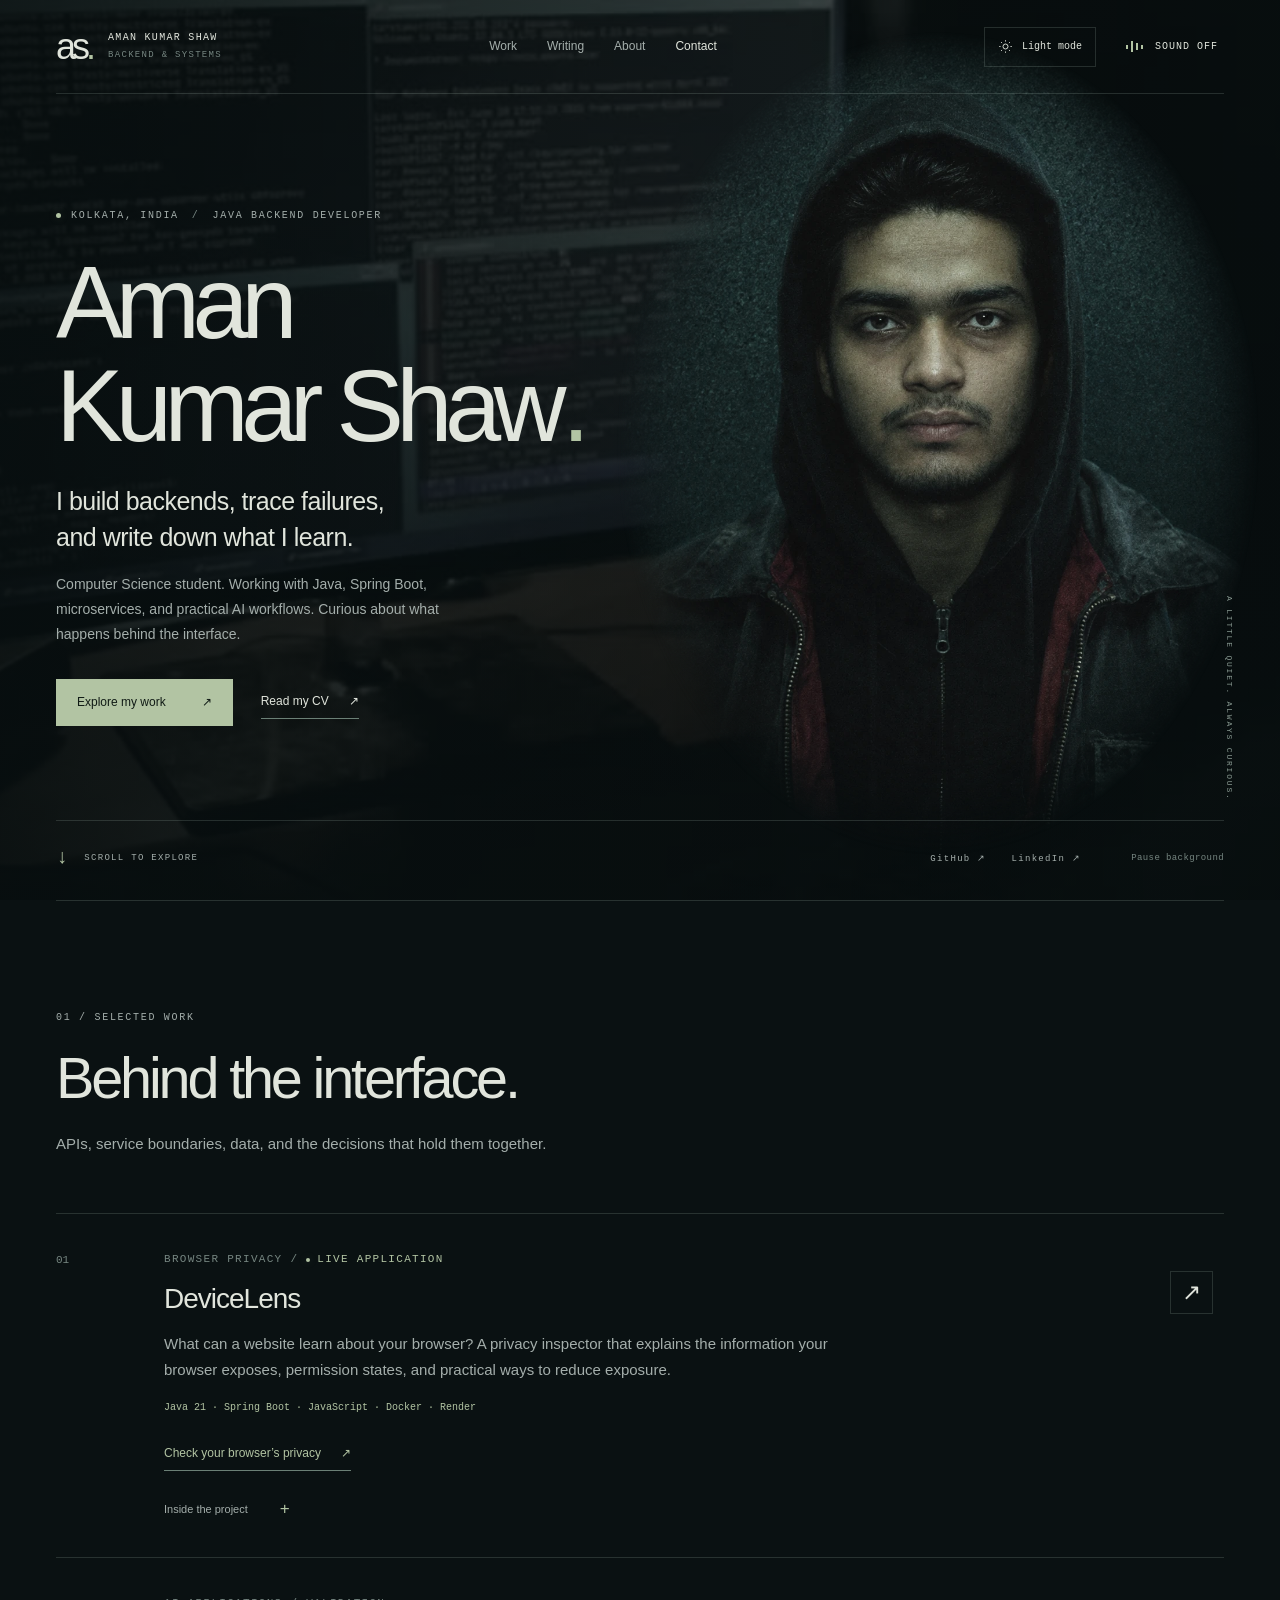
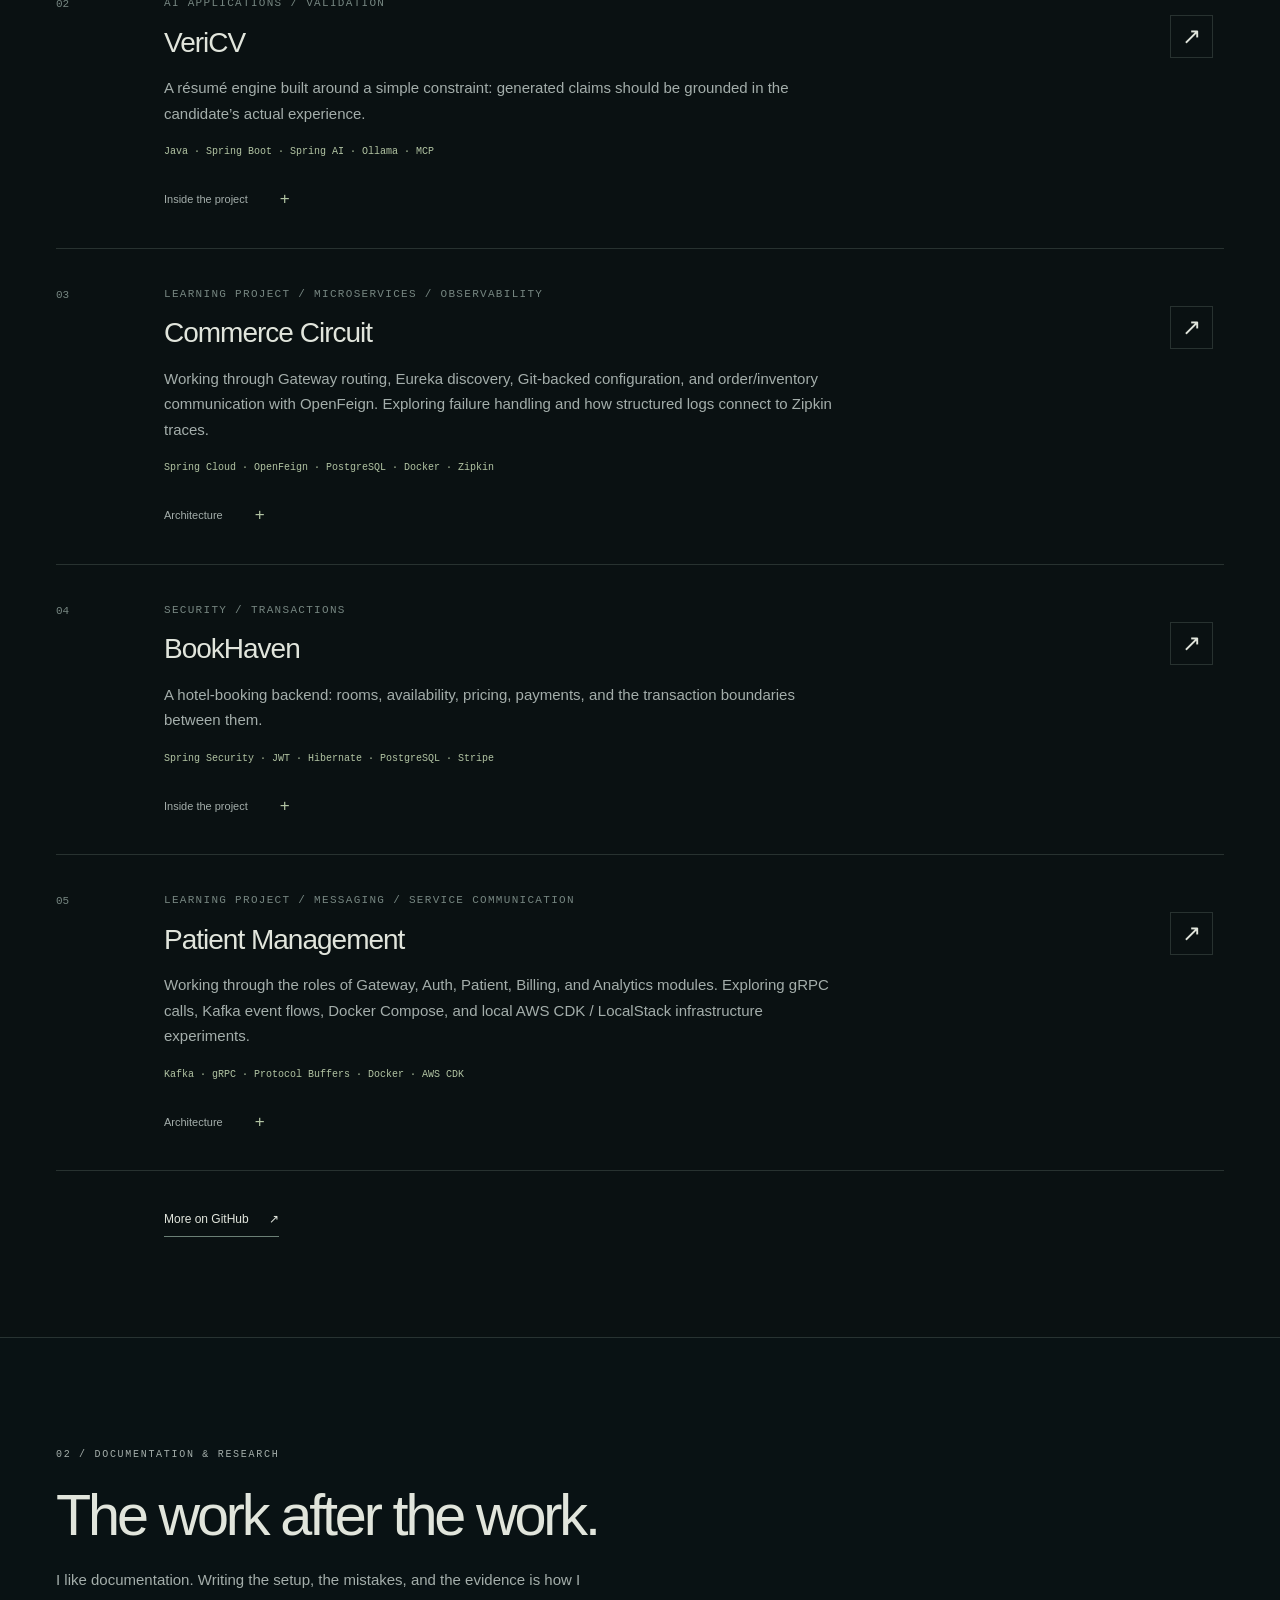
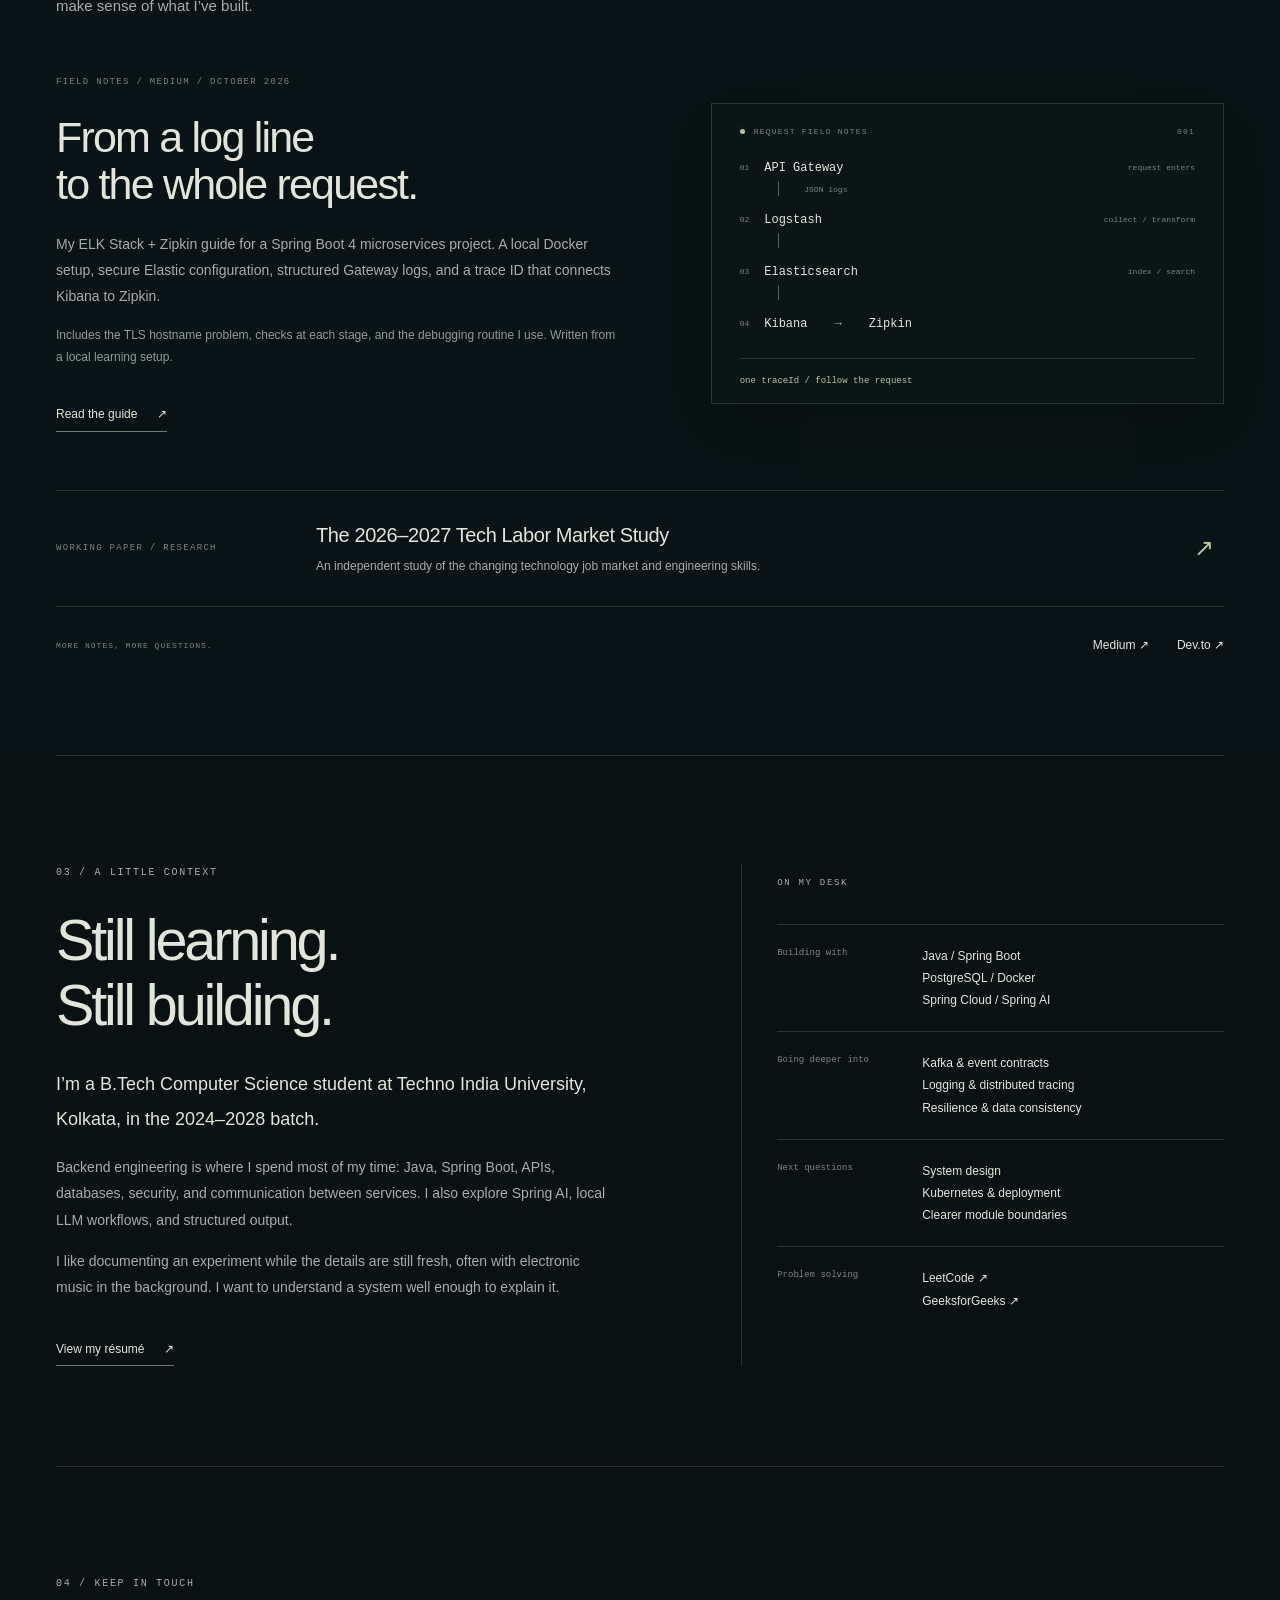
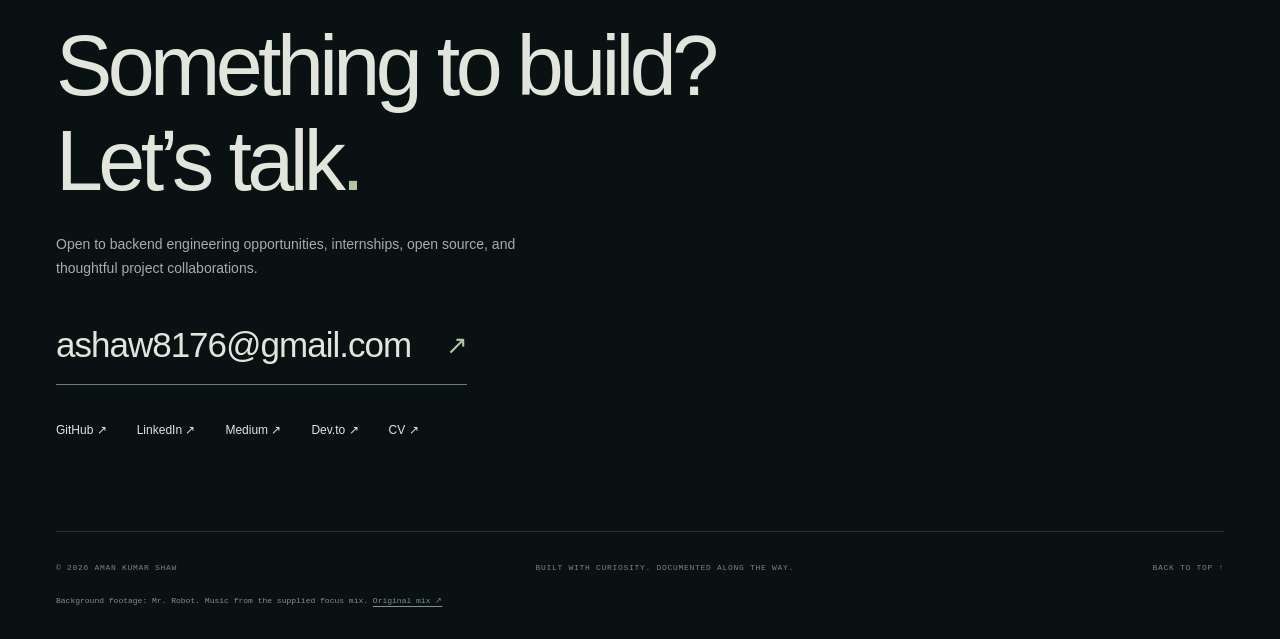
==== dark.html @ bab2ee87 "Restore dark portfolio and refine light hero, animated skills and learning projects" ====
<!doctype html>
<html lang="en">
<head>
  <meta charset="utf-8">
  <meta name="viewport" content="width=device-width, initial-scale=1">
  <meta name="theme-color" content="#0a1112">
  <meta name="description" content="Aman Kumar Shaw — Java backend engineering, Spring Boot systems, and notes from building them. Projects, documentation, research, and writing.">
  <meta property="og:title" content="Aman Kumar Shaw — Backend & Systems">
  <meta property="og:description" content="Projects, experiments, and field notes from a Java backend developer in Kolkata.">
  <title>Aman Kumar Shaw — Backend & Systems</title>
  <link rel="icon" href="assets/dark/favicon.svg" type="image/svg+xml">
  <link rel="stylesheet" href="dark.css?v=20261106">
  <script src="dark.js?v=20261106" defer></script>
</head>
<body>
  <a class="skip-link" href="#main">Skip to content</a>
  <div class="film" aria-hidden="true">
    <video id="ambient-video" autoplay muted loop playsinline preload="metadata" poster="assets/dark/focus-poster.jpg"><source src="assets/dark/focus-loop.mp4" type="video/mp4"></video>
  </div>
  <header class="site-header">
    <a class="identity" href="#top" aria-label="Aman Kumar Shaw, home"><span class="monogram">as<span>.</span></span><span class="identity-caption">AMAN KUMAR SHAW<br><span>BACKEND & SYSTEMS</span></span></a>
    <nav aria-label="Main navigation"><a href="#projects">Work</a><a href="#writing">Writing</a><a href="#about">About</a><a href="#contact">Contact</a></nav>
    <div class="dark-tools"><a class="theme-toggle" href="./" aria-label="Switch to the light portfolio"><svg viewBox="0 0 24 24" width="15" height="15" fill="none" stroke="currentColor" stroke-width="1.5" aria-hidden="true"><circle cx="12" cy="12" r="4"/><path d="M12 2v2m0 16v2M2 12h2m16 0h2M5 5l1.5 1.5m11 11L19 19M5 19l1.5-1.5m11-11L19 5"/></svg><span>Light mode</span></a><button class="sound-toggle" id="sound-toggle" type="button" aria-pressed="false" aria-controls="sound-panel"><span class="sound-bars" aria-hidden="true"><i></i><i></i><i></i><i></i></span><span id="sound-label">Sound off</span></button></div>
  </header>
  <main id="main">
    <section class="hero wrap" id="top" aria-labelledby="hero-title">
      <div class="hero-copy">
        <p class="eyebrow"><span class="status-dot"></span>KOLKATA, INDIA <span class="eyebrow-divider">/</span> JAVA BACKEND DEVELOPER</p>
        <h1 id="hero-title">Aman<br>Kumar Shaw<span class="title-dot">.</span></h1>
        <p class="hero-line">I build backends, trace failures,<br>and write down what I learn.</p>
        <p class="hero-intro">Computer Science student. Working with Java, Spring Boot, microservices, and practical AI workflows. Curious about what happens behind the interface.</p>
        <div class="hero-actions"><a class="button primary" href="#projects">Explore my work <span aria-hidden="true">↗</span></a><a class="text-link" href="assets/Aman_Kumar_Shaw_CV.pdf" target="_blank" rel="noopener">Read my CV <span aria-hidden="true">↗</span></a></div>
      </div>
      <div class="portrait-scene"><img class="portrait" src="assets/dark/aman-portrait.webp" alt="Portrait of Aman Kumar Shaw in a dark hooded jacket" width="1108" height="1420" fetchpriority="high"><span class="portrait-caption">A LITTLE QUIET. ALWAYS CURIOUS.</span></div>
      <div class="hero-bottom"><a href="#projects"><span class="down-arrow" aria-hidden="true">↓</span> SCROLL TO EXPLORE</a><div class="hero-platforms"><a href="https://github.com/JardaniJovonovich6" target="_blank" rel="noopener">GitHub ↗</a><a href="https://www.linkedin.com/in/aman-kumar-shaw-260a332b8" target="_blank" rel="noopener">LinkedIn ↗</a></div><button id="motion-toggle" type="button" aria-pressed="false">Pause background</button></div>
    </section>

    <section id="projects" class="section wrap" aria-labelledby="work-title">
      <div class="section-heading"><p class="eyebrow">01 / SELECTED WORK</p><h2 id="work-title">Behind the interface.</h2><p>APIs, service boundaries, data, and the decisions that hold them together.</p></div>
      <div class="project-list">
        <article class="project"><span class="project-index">01</span><div class="project-body"><div class="project-kicker">BROWSER PRIVACY / <span class="live-badge"><span class="status-dot" aria-hidden="true"></span> LIVE APPLICATION</span></div><h3>DeviceLens</h3><p>What can a website learn about your browser? A privacy inspector that explains the information your browser exposes, permission states, and practical ways to reduce exposure.</p><div class="project-meta">Java 21 · Spring Boot · JavaScript · Docker · Render</div><a class="text-link project-live" href="https://devicelens-xcjh.onrender.com" target="_blank" rel="noopener noreferrer">Check your browser’s privacy <span aria-hidden="true">↗</span></a><details><summary>Inside the project <span aria-hidden="true">+</span></summary><div class="project-detail"><p>Explains 38 browser-visible signals across five groups, checks six permission states without requesting access, and offers a privacy checklist and local report exports. Inspection runs in your browser; results are not uploaded to the application server.</p><p class="detail-note">See what your browser reveals and review your privacy settings. This is an educational inspector, not a security audit or safety score.</p><p class="detail-note">Hosted on Render. The first visit may take a little time to wake up.</p></div></details></div><a class="project-source" href="https://github.com/JardaniJovonovich6/DeviceLens" target="_blank" rel="noopener noreferrer" aria-label="DeviceLens repository">↗</a></article>
        <article class="project"><span class="project-index">02</span><div class="project-body"><div class="project-kicker">AI APPLICATIONS / VALIDATION</div><h3>VeriCV</h3><p>A résumé engine built around a simple constraint: generated claims should be grounded in the candidate’s actual experience.</p><div class="project-meta">Java · Spring Boot · Spring AI · Ollama · MCP</div><details><summary>Inside the project <span aria-hidden="true">+</span></summary><div class="project-detail"><p>Résumé and job-description inputs move through structured JSON, factual validation, targeted repair, and deterministic Markdown/PDF export. A local browser workflow and MCP tools support reusable candidate, job, and result records.</p><p class="detail-note">My focus: keeping generation, validation, and export understandable as separate stages.</p></div></details></div><a class="project-source" href="https://github.com/JardaniJovonovich6/VeriCV" target="_blank" rel="noopener" aria-label="VeriCV repository">↗</a></article>
        <article class="project"><span class="project-index">03</span><div class="project-body"><div class="project-kicker">LEARNING PROJECT / MICROSERVICES / OBSERVABILITY</div><h3>Commerce Circuit</h3><p>Working through Gateway routing, Eureka discovery, Git-backed configuration, and order/inventory communication with OpenFeign. Exploring failure handling and how structured logs connect to Zipkin traces.</p><div class="project-meta">Spring Cloud · OpenFeign · PostgreSQL · Docker · Zipkin</div><details><summary>Architecture <span aria-hidden="true">+</span></summary><div class="project-detail"><p class="detail-note">SIMPLIFIED FLOW</p><p class="dark-flow">API Gateway → Order service ↔ Inventory service<br>Order database / Inventory database</p></div></details></div><a class="project-source" href="https://github.com/JardaniJovonovich6/commerce-circuit" target="_blank" rel="noopener" aria-label="Commerce Circuit repository">↗</a></article>
        <article class="project"><span class="project-index">04</span><div class="project-body"><div class="project-kicker">SECURITY / TRANSACTIONS</div><h3>BookHaven</h3><p>A hotel-booking backend: rooms, availability, pricing, payments, and the transaction boundaries between them.</p><div class="project-meta">Spring Security · JWT · Hibernate · PostgreSQL · Stripe</div><details><summary>Inside the project <span aria-hidden="true">+</span></summary><div class="project-detail"><p>JWT access and refresh tokens, BCrypt password hashing, and role-based authorization protect booking and administration APIs. Booking and room-inventory flows use transactions, with pricing strategies and Stripe checkout/payment-webhook integration.</p><p class="detail-note">Next direction: clearer module boundaries and a more reusable backend.</p></div></details></div><a class="project-source" href="https://github.com/JardaniJovonovich6/BookHaven" target="_blank" rel="noopener" aria-label="BookHaven repository">↗</a></article>
        <article class="project"><span class="project-index">05</span><div class="project-body"><div class="project-kicker">LEARNING PROJECT / MESSAGING / SERVICE COMMUNICATION</div><h3>Patient Management</h3><p>Working through the roles of Gateway, Auth, Patient, Billing, and Analytics modules. Exploring gRPC calls, Kafka event flows, Docker Compose, and local AWS CDK / LocalStack infrastructure experiments.</p><div class="project-meta">Kafka · gRPC · Protocol Buffers · Docker · AWS CDK</div><details><summary>Architecture <span aria-hidden="true">+</span></summary><div class="project-detail"><p class="detail-note">SIMPLIFIED FLOW</p><p class="dark-flow">Gateway / Auth → Patient service<br>Patient → Billing (gRPC)<br>Patient → Analytics (Kafka events)</p></div></details></div><a class="project-source" href="https://github.com/JardaniJovonovich6/Patient-Management-System-aman" target="_blank" rel="noopener" aria-label="Patient Management repository">↗</a></article>
      </div>
      <a class="text-link all-work" href="https://github.com/JardaniJovonovich6?tab=repositories" target="_blank" rel="noopener">More on GitHub <span aria-hidden="true">↗</span></a>
    </section>

    <section id="writing" class="section writing-section" aria-labelledby="writing-title"><div class="wrap">
      <div class="section-heading"><p class="eyebrow">02 / DOCUMENTATION & RESEARCH</p><h2 id="writing-title">The work after the work.</h2><p>I like documentation. Writing the setup, the mistakes, and the evidence is how I make sense of what I’ve built.</p></div>
      <article class="featured-writing"><div class="writing-copy"><p class="project-kicker">FIELD NOTES / MEDIUM / OCTOBER 2026</p><h3>From a log line<br>to the whole request.</h3><p>My ELK Stack + Zipkin guide for a Spring Boot 4 microservices project. A local Docker setup, secure Elastic configuration, structured Gateway logs, and a trace ID that connects Kibana to Zipkin.</p><p class="writing-detail">Includes the TLS hostname problem, checks at each stage, and the debugging routine I use. Written from a local learning setup.</p><a class="text-link" href="https://medium.com/@ashaw8176/elk-stack-with-zipkin-in-a-spring-boot-4-microservices-project-a-docker-setup-guide-for-2026-4cc94ecc5993" target="_blank" rel="noopener">Read the guide <span aria-hidden="true">↗</span></a></div>
      <div class="trace-note" role="img" aria-label="Request flow: API Gateway sends JSON logs to Logstash, then Elasticsearch and Kibana. A shared trace ID leads to Zipkin."><div class="note-top"><span class="status-dot"></span> REQUEST FIELD NOTES <span>001</span></div><div class="trace-step"><span>01</span>API Gateway<small>request enters</small></div><div class="trace-connector">│ <span>JSON logs</span></div><div class="trace-step"><span>02</span>Logstash<small>collect / transform</small></div><div class="trace-connector">│</div><div class="trace-step"><span>03</span>Elasticsearch<small>index / search</small></div><div class="trace-connector">│</div><div class="trace-step"><span>04</span>Kibana <span class="trace-arrow">→</span> Zipkin</div><div class="note-bottom">one traceId / follow the request</div></div></article>
      <a class="research-row" href="https://htmlhoster.com/p/6XN3J7KC/hit6.html" target="_blank" rel="noopener"><span class="project-kicker">WORKING PAPER / RESEARCH</span><div><h3>The 2026–2027 Tech Labor Market Study</h3><p>An independent study of the changing technology job market and engineering skills.</p></div><span class="research-arrow" aria-hidden="true">↗</span></a>
      <div class="writing-links"><span>MORE NOTES, MORE QUESTIONS.</span><a href="https://medium.com/@ashaw8176" target="_blank" rel="noopener">Medium ↗</a><a href="https://dev.to/wesker_programming_vlogs" target="_blank" rel="noopener">Dev.to ↗</a></div>
    </div></section>

    <section id="about" class="section wrap" aria-labelledby="about-title"><div class="about-grid"><div><p class="eyebrow">03 / A LITTLE CONTEXT</p><h2 id="about-title">Still learning.<br>Still building.</h2><p class="about-lead">I’m a B.Tech Computer Science student at Techno India University, Kolkata, in the 2024–2028 batch.</p><p>Backend engineering is where I spend most of my time: Java, Spring Boot, APIs, databases, security, and communication between services. I also explore Spring AI, local LLM workflows, and structured output.</p><p>I like documenting an experiment while the details are still fresh, often with electronic music in the background. I want to understand a system well enough to explain it.</p><a class="text-link" href="assets/Aman_Kumar_Shaw_CV.pdf" target="_blank" rel="noopener">View my résumé <span aria-hidden="true">↗</span></a></div><div class="practice-note"><p class="eyebrow">ON MY DESK</p><dl><div><dt>Building with</dt><dd>Java / Spring Boot<br>PostgreSQL / Docker<br>Spring Cloud / Spring AI</dd></div><div><dt>Going deeper into</dt><dd>Kafka & event contracts<br>Logging & distributed tracing<br>Resilience & data consistency</dd></div><div><dt>Next questions</dt><dd>System design<br>Kubernetes & deployment<br>Clearer module boundaries</dd></div><div><dt>Problem solving</dt><dd><a href="https://leetcode.com/u/PerfectionistwithAman/" target="_blank" rel="noopener">LeetCode ↗</a><br><a href="https://www.geeksforgeeks.org/profile/user_xcbp1be55ec?tab=activity" target="_blank" rel="noopener">GeeksforGeeks ↗</a></dd></div></dl></div></div></section>

    <section id="contact" class="section contact-section wrap" aria-labelledby="contact-title"><p class="eyebrow">04 / KEEP IN TOUCH</p><h2 id="contact-title">Something to build?<br>Let’s talk<span class="title-dot">.</span></h2><p>Open to backend engineering opportunities, internships, open source, and thoughtful project collaborations.</p><a class="contact-email" href="mailto:ashaw8176@gmail.com">ashaw8176@gmail.com <span aria-hidden="true">↗</span></a><div class="contact-links"><a href="https://github.com/JardaniJovonovich6" target="_blank" rel="noopener">GitHub ↗</a><a href="https://www.linkedin.com/in/aman-kumar-shaw-260a332b8" target="_blank" rel="noopener">LinkedIn ↗</a><a href="https://medium.com/@ashaw8176" target="_blank" rel="noopener">Medium ↗</a><a href="https://dev.to/wesker_programming_vlogs" target="_blank" rel="noopener">Dev.to ↗</a><a href="assets/Aman_Kumar_Shaw_CV.pdf" target="_blank" rel="noopener">CV ↗</a></div></section>
  </main>
  <footer class="wrap"><span>© <span id="year">2026</span> AMAN KUMAR SHAW</span><span>BUILT WITH CURIOSITY. DOCUMENTED ALONG THE WAY.</span><a href="#top">BACK TO TOP ↑</a><small>Background footage: Mr. Robot. Music from the supplied focus mix. <a href="https://www.youtube.com/watch?v=qYEKQWRFvK8" target="_blank" rel="noopener">Original mix ↗</a></small></footer>
  <aside class="sound-panel" id="sound-panel" aria-label="Background music" hidden><div class="player-heading"><span class="eyebrow">DEEP FOCUS / ELECTRONIC</span><button id="close-player" type="button" aria-label="Close music controls">×</button></div><div class="player-track"><span id="track-label">Track 6</span><span id="track-time">0:00 / 3:35</span></div><div class="player-controls"><button id="previous-track" type="button" aria-label="Previous track">←</button><button id="play-pause" type="button">Pause</button><button id="next-track" type="button" aria-label="Next track">→</button><label for="volume">Volume</label><input id="volume" type="range" min="0" max="1" step="0.01" value="0.05"></div><p>6 → 7 → 8 → 1 → 2 → 3 → 4 <span>/ REPEAT</span></p><p id="player-status" class="player-status" role="status" aria-live="polite"></p></aside>
  <audio id="focus-audio" preload="none"></audio>
</body>
</html>
---- dark.css ----
:root{color-scheme:dark;--bg:#0a1112;--text:#e1e5dc;--muted:#a4aeab;--dim:#768681;--accent:#b2c4a3;--line:rgba(190,211,202,.17);--mono:'Cascadia Code','SFMono-Regular',Consolas,monospace;--sans:Arial,Helvetica,sans-serif}
*{box-sizing:border-box}html{scroll-behavior:smooth;scroll-padding-top:100px}body{margin:0;background:var(--bg);color:var(--text);font-family:var(--sans);font-size:16px;line-height:1.7;-webkit-font-smoothing:antialiased}a{color:inherit;text-decoration:none}button,input{font:inherit}button{color:inherit;cursor:pointer}a,button,input,summary{-webkit-tap-highlight-color:transparent}a:focus-visible,button:focus-visible,summary:focus-visible,input:focus-visible{outline:2px solid var(--accent);outline-offset:6px}::selection{background:#698077;color:white}button{background:none;border:0}button:disabled{opacity:.45;cursor:wait}.wrap{width:min(1220px,calc(100% - 112px));margin-inline:auto}.skip-link{position:fixed;top:-70px;left:20px;background:var(--text);color:var(--bg);padding:10px 18px;z-index:100}.skip-link:focus{top:12px}.film{position:fixed;inset:0;z-index:-1;overflow:hidden;pointer-events:none;background:#0a1112}.film video{width:100%;height:100%;object-fit:cover;opacity:.33;filter:saturate(.45);transition:opacity 1s}.film:after{content:'';position:absolute;inset:0;background:linear-gradient(90deg,rgba(7,14,15,.78),rgba(7,14,15,.25) 65%,rgba(7,14,15,.55)),linear-gradient(0deg,rgba(7,14,15,.45),transparent 80%)}
.site-header{height:94px;position:relative;z-index:10;display:flex;align-items:center;justify-content:space-between;width:calc(100% - 112px);max-width:1440px;margin:auto;border-bottom:1px solid var(--line);gap:24px}.identity{display:flex;gap:16px;align-items:center}.monogram{font-size:36px;letter-spacing:-4px;line-height:1}.monogram span{color:var(--accent)}.identity-caption{font:10px/1.7 var(--mono);letter-spacing:1.3px}.identity-caption>span{color:var(--dim);font-size:9px}.site-header nav{display:flex;gap:30px;font-size:12px;color:var(--muted)}.site-header nav a:hover,.site-header nav a[aria-current]{color:var(--text)}.sound-toggle{display:flex;gap:12px;align-items:center;font:10px var(--mono);text-transform:uppercase;letter-spacing:1px;min-height:44px}.sound-bars{display:flex;gap:3px;align-items:center;height:16px}.sound-bars i{display:block;background:var(--accent);height:4px;width:2px}.sound-bars i:nth-child(2){height:11px}.sound-bars i:nth-child(3){height:7px}.sound-toggle[aria-pressed=true] .sound-bars i{animation:pulse 1.2s ease-in-out infinite alternate}.sound-toggle[aria-pressed=true] i:nth-child(2){animation-delay:-.7s}.sound-toggle[aria-pressed=true] i:nth-child(3){animation-delay:-.3s}.sound-toggle[aria-pressed=true] i:nth-child(4){animation-delay:-.9s}@keyframes pulse{to{height:16px}}
.hero{position:relative;min-height:780px;min-height:min(850px,calc(100svh - 94px));padding-top:85px;padding-bottom:130px;display:flex;align-items:center;isolation:isolate}.hero-copy{position:relative;z-index:2;width:64%;padding-bottom:16px}.eyebrow{font:10px/1.7 var(--mono);letter-spacing:1.7px;color:var(--muted);margin:0 0 27px;display:flex;align-items:center;gap:10px}.status-dot{width:5px;height:5px;flex-shrink:0;border-radius:50%;background:var(--accent);box-shadow:0 0 9px #a6c89d35;display:inline-block}.eyebrow-divider{color:var(--dim);margin:0 3px}h1{font-weight:400;font-size:clamp(65px,7.9vw,114px);letter-spacing:-.075em;line-height:1.02;margin:0 0 25px}h1 .title-dot{margin-left:3px}.title-dot{color:var(--accent)}.hero-line{font-size:clamp(19px,2vw,25px);line-height:1.45;letter-spacing:-.5px;margin:0 0 17px}.hero-intro{font-size:14px;line-height:1.8;color:var(--muted);max-width:430px;margin:0}.hero-actions{display:flex;gap:28px;align-items:center;margin-top:31px}.button{display:inline-flex;justify-content:space-between;align-items:center;gap:36px;padding:12px 20px;font-size:12px;border:1px solid var(--line);min-height:47px}.button.primary{background:var(--accent);color:#101a15;border-color:var(--accent)}.button:hover{background:#c7d4bc}.text-link{font-size:12px;display:inline-flex;align-items:center;gap:20px;border-bottom:1px solid #6b8076;padding-block:6px}.text-link:hover{color:var(--accent);border-color:var(--accent)}.portrait-scene{position:absolute;right:-35px;top:18px;bottom:45px;width:55%;z-index:0;display:flex;align-items:flex-end;justify-content:center;background:radial-gradient(ellipse at 54% 42%,#19323765,transparent 68%)}.portrait{width:100%;height:100%;object-fit:contain;object-position:center bottom;filter:brightness(.82) saturate(.65);mask-image:linear-gradient(to right,transparent,black 15%,black 85%,transparent),linear-gradient(to bottom,transparent,black 12%,black 75%,transparent 98%);mask-composite:intersect;-webkit-mask-image:linear-gradient(to right,transparent,black 15%,black 85%,transparent),linear-gradient(to bottom,transparent,black 12%,black 75%,transparent 98%);-webkit-mask-composite:source-in}.portrait-scene:after{content:'';position:absolute;inset:0;background:linear-gradient(90deg,#0a1112 0%,transparent 27%,transparent 85%,#0a111230),linear-gradient(0deg,#0a1112 2%,transparent 25%);pointer-events:none}.portrait-caption{position:absolute;right:25px;bottom:54px;z-index:1;font:8px var(--mono);letter-spacing:1.8px;color:#8a9b93;writing-mode:vertical-rl}.hero-bottom{position:absolute;bottom:27px;left:0;right:0;display:flex;align-items:center;justify-content:space-between;border-top:1px solid var(--line);padding-top:22px;font:9px var(--mono);letter-spacing:1.3px;color:var(--muted);gap:20px}.hero-bottom>a{display:flex;gap:15px;align-items:center}.down-arrow{font-size:20px;line-height:1;color:var(--accent)}.hero-platforms{display:flex;gap:25px;margin-left:auto;margin-right:30px}.hero-bottom button{font:9px var(--mono);letter-spacing:.4px;color:var(--dim);padding:5px 0;min-height:30px}
.section{padding-top:108px;padding-bottom:100px;border-top:1px solid var(--line);scroll-margin-top:30px}.section-heading{max-width:700px;margin-bottom:57px}.section-heading .eyebrow{margin-bottom:20px}h2{font-weight:400;font-size:clamp(35px,4.5vw,60px);line-height:1.12;letter-spacing:-.055em;margin:0 0 20px}.section-heading>p:last-child{color:var(--muted);font-size:15px;max-width:540px;margin-bottom:0}.project{display:grid;grid-template-columns:80px 1fr 54px;gap:28px;border-top:1px solid var(--line);padding:37px 0 33px}.project:last-child{border-bottom:1px solid var(--line)}.project-index{font:11px var(--mono);color:var(--dim);padding-top:3px}.project-kicker{font:9px/1.6 var(--mono);letter-spacing:1.3px;color:var(--dim);margin:0 0 13px}.project h3{font-size:28px;font-weight:400;line-height:1.2;letter-spacing:-1px;margin:0 0 16px}.project-body>p{font-size:15px;max-width:670px;color:var(--muted);margin:0 0 16px}.project-meta{font:10px/1.9 var(--mono);color:var(--accent)}.project-source{width:43px;height:43px;border:1px solid var(--line);display:grid;place-items:center;font-size:23px;margin-top:20px;transition:background .2s,color .2s}.project-source:hover{background:var(--accent);color:var(--bg)}details{max-width:700px;margin-top:23px}summary{font-size:11px;color:var(--muted);cursor:pointer;list-style:none;display:inline-flex;gap:32px;align-items:center;min-height:30px}summary::-webkit-details-marker{display:none}summary>span{font-size:17px;color:var(--accent);transition:transform .2s}details[open] summary>span{transform:rotate(45deg)}.project-detail{font-size:14px;line-height:1.85;color:var(--muted);border-left:1px solid #536b5f;padding-left:20px;margin-top:16px}.detail-note{font-size:12px;color:var(--accent)}.all-work{margin-top:32px;margin-left:108px}
.writing-section{background:#0a1415b8}.featured-writing{display:grid;grid-template-columns:1.1fr 1fr;gap:90px;padding-bottom:58px;align-items:center}.writing-copy h3{font-size:43px;font-weight:400;line-height:1.1;letter-spacing:-1.8px;margin:24px 0}.writing-copy>p:not(.project-kicker){font-size:14px;color:var(--muted);line-height:1.85}.writing-copy .writing-detail{font-size:12px!important;color:#8c9e95!important}.writing-copy .text-link{margin-top:18px}.trace-note{border:1px solid var(--line);background:#0c1819a1;padding:23px 28px 0;font:12px var(--mono);box-shadow:0 20px 60px #0002}.note-top{display:flex;align-items:center;gap:9px;font-size:8px;letter-spacing:1.2px;color:var(--dim);padding-bottom:25px}.note-top>span:last-child{margin-left:auto}.trace-step{display:flex;gap:15px;align-items:center;flex-wrap:wrap}.trace-step>span:first-child{font-size:8px;color:var(--dim)}.trace-step small{font-size:8px;color:var(--dim);margin-left:auto}.trace-connector{color:#576c61;font-size:13px;margin:6px 0 6px 35px;height:26px}.trace-connector span{font-size:8px;margin-left:14px;color:var(--dim)}.trace-arrow{color:var(--accent);margin-inline:12px}.note-bottom{border-top:1px solid var(--line);padding:17px 0;margin-top:27px;font-size:9px;color:var(--accent)}.research-row{display:grid;grid-template-columns:230px 1fr 30px;align-items:center;gap:30px;border-block:1px solid var(--line);padding:30px 0}.research-row .project-kicker{margin:0}.research-row h3{font-size:20px;line-height:1.4;letter-spacing:-.4px;font-weight:400;margin:0 0 7px}.research-row p{font-size:12px;color:var(--muted);margin:0}.research-arrow{font-size:24px;color:var(--accent)}.research-row:hover h3{color:var(--accent)}.writing-links{display:flex;align-items:center;gap:28px;margin-top:28px;font-size:12px}.writing-links>span{font:8px var(--mono);color:var(--dim);letter-spacing:1px;margin-right:auto}
.about-grid{display:grid;grid-template-columns:1.15fr 1fr;gap:130px}.about-grid h2{margin-bottom:30px}.about-grid p:not(.eyebrow){font-size:14px;color:var(--muted);line-height:1.9}.about-grid .about-lead{font-size:18px!important;color:var(--text)!important}.about-grid .text-link{margin-top:18px}.practice-note{padding:12px 0 0 35px;border-left:1px solid var(--line)}.practice-note .eyebrow{font-size:9px;margin-bottom:32px}dl{margin:0}dl>div{display:grid;grid-template-columns:125px 1fr;gap:20px;padding:20px 0;border-top:1px solid var(--line)}dt{font:9px/1.8 var(--mono);color:var(--dim)}dd{font-size:12px;line-height:1.85;margin:0}dd a:hover{color:var(--accent)}.contact-section{padding-bottom:90px}.contact-section h2{font-size:clamp(44px,6.6vw,88px);max-width:800px}.contact-section>p:not(.eyebrow){font-size:14px;max-width:460px;color:var(--muted);margin-top:25px}.contact-email{font-size:clamp(18px,3vw,35px);letter-spacing:-1px;display:inline-flex;align-items:center;gap:35px;border-bottom:1px solid #698074;margin:20px 0 35px;padding-bottom:10px}.contact-email>span{font-size:26px;color:var(--accent)}.contact-links{display:flex;gap:30px;font-size:12px;flex-wrap:wrap}.contact-links a:hover{color:var(--accent)}footer{border-top:1px solid var(--line);display:flex;justify-content:space-between;gap:20px;flex-wrap:wrap;padding-top:29px;padding-bottom:30px;font:8px/1.7 var(--mono);letter-spacing:.7px;color:var(--dim)}footer small{flex-basis:100%;font-size:8px;color:#81918b;letter-spacing:0}footer small a{text-decoration:underline;text-underline-offset:3px}
.sound-panel{position:fixed;right:28px;bottom:25px;z-index:30;width:355px;border:1px solid #547267;background:#101d1ef5;padding:20px;box-shadow:0 15px 70px #0008;backdrop-filter:blur(20px)}.sound-panel[hidden]{display:none}.player-heading{display:flex;align-items:center;justify-content:space-between}.player-heading .eyebrow{font-size:8px;margin:0}.player-heading button{font-size:22px;padding:0 5px;line-height:1.2}.player-track{display:flex;align-items:baseline;justify-content:space-between;padding-block:20px 15px}.player-track>span:first-child{font-size:25px;letter-spacing:-1px}.player-track>span:last-child{font:9px var(--mono);color:var(--muted)}.player-controls{display:flex;align-items:center;gap:11px}.player-controls button{border:1px solid var(--line);padding:3px 9px;min-height:34px;font-size:12px}.player-controls label{font:8px var(--mono);color:var(--muted);margin-left:auto}.player-controls input{width:64px;accent-color:var(--accent)}.sound-panel>p{font:8px/1.9 var(--mono);color:var(--accent);margin:18px 0 0}.sound-panel>p>span{color:var(--dim)}.sound-panel .player-status{color:var(--muted);margin-top:5px;min-height:0}.sound-panel .player-status:empty{display:none}
@media(min-width:1600px){.hero{min-height:850px}.hero-copy{width:65%}.portrait-scene{right:-20px;width:58%}}
@media(max-width:1000px){.wrap{width:calc(100% - 72px)}.site-header{width:calc(100% - 72px)}.identity-caption{display:none}.site-header nav{gap:22px}.hero{min-height:710px;padding-top:60px}.hero-copy{width:70%}.hero .eyebrow{font-size:8px;letter-spacing:1px}.portrait-scene{width:60%;right:-20px;top:70px;bottom:80px}.hero-intro{max-width:340px}.featured-writing{gap:45px}.about-grid{gap:55px}.research-row{grid-template-columns:170px 1fr 25px}.practice-note{padding-left:25px}dl>div{grid-template-columns:95px 1fr;gap:12px}.trace-step small{display:none}}
@media(max-width:680px){html{scroll-padding-top:35px}.wrap{width:calc(100% - 40px)}.site-header{width:calc(100% - 40px);height:78px;gap:14px;flex-wrap:wrap;align-content:center}.monogram{font-size:30px}.site-header nav{gap:16px;font-size:11px;margin-left:auto}.sound-toggle{font-size:0;min-height:30px;padding:0 0 0 8px;gap:0}.sound-bars{gap:3px}.hero{min-height:820px;display:block;padding-top:52px;padding-bottom:100px}.hero-copy{width:100%;padding-bottom:0}.hero .eyebrow{font-size:7px;letter-spacing:.75px;gap:7px;margin-bottom:23px}h1{font-size:clamp(58px,13.6vw,91px);letter-spacing:-.07em;line-height:1.02;max-width:100%;margin-bottom:25px}.hero-line{font-size:20px;max-width:300px}.hero-intro{font-size:12px;max-width:240px}.hero-actions{gap:18px;flex-wrap:wrap;margin-top:25px}.button{gap:25px;font-size:11px;padding-inline:16px}.hero-actions .text-link{font-size:11px;gap:12px}.portrait-scene{width:82%;height:480px;top:auto;bottom:69px;right:-35px;opacity:.62;z-index:-1}.portrait-scene:after{background:linear-gradient(90deg,#0a1112b0,transparent 45%),linear-gradient(0deg,#0a1112,transparent 35%)}.portrait{object-position:right bottom}.portrait-caption{display:none}.hero-bottom{gap:12px;font-size:7px;letter-spacing:.6px;bottom:22px;padding-top:18px;flex-wrap:wrap}.hero-platforms{gap:15px;margin:0 0 0 auto;font-size:8px}.hero-bottom button{font-size:8px;flex-basis:100%;text-align:left;margin-top:5px}.section{padding-top:70px;padding-bottom:65px}.section-heading{margin-bottom:38px}.section-heading>p:last-child{font-size:13px}.eyebrow{font-size:9px;margin-bottom:20px}h2{font-size:38px}.project{grid-template-columns:22px 1fr 28px;gap:12px;padding:28px 0}.project-index{font-size:8px}.project-kicker{font-size:8px;letter-spacing:.8px}.project h3{font-size:24px;margin-bottom:12px}.project-body>p{font-size:13px}.project-meta{font-size:9px}.project-source{width:29px;height:29px;font-size:18px;margin-top:23px}.project-detail{font-size:12px;padding-left:12px}.all-work{margin-left:34px;font-size:11px}.featured-writing{grid-template-columns:1fr;gap:35px;padding-bottom:40px}.writing-copy h3{font-size:36px;margin-top:20px}.writing-copy>p:not(.project-kicker){font-size:13px}.trace-note{padding:20px 24px 0}.trace-step small{display:block}.research-row{grid-template-columns:1fr 22px;gap:13px;padding-block:25px}.research-row .project-kicker{grid-column:1/-1}.research-row h3{font-size:19px}.research-row p{font-size:12px}.writing-links{gap:22px;flex-wrap:wrap;font-size:11px}.writing-links>span{flex-basis:100%;font-size:7px}.about-grid{grid-template-columns:1fr;gap:45px}.about-grid .about-lead{font-size:17px!important}.practice-note{border-left:0;padding-left:0}.practice-note .eyebrow{margin-bottom:20px}dl>div{grid-template-columns:120px 1fr}.contact-section h2{font-size:48px}.contact-section>p:not(.eyebrow){font-size:13px}.contact-email{font-size:22px;letter-spacing:-.6px;gap:20px}.contact-links{gap:20px;font-size:11px}footer{font-size:7px;gap:15px}footer>span:nth-child(2){display:none}.sound-panel{width:calc(100% - 32px);max-width:355px;right:16px;bottom:16px}}
@media(prefers-reduced-motion:reduce){html{scroll-behavior:auto}*,*:before,*:after{animation:none!important;transition:none!important}}
@media(max-width:680px){.portrait-scene{right:-20px}.site-header nav{gap:12px}}
.live-badge{display:inline-flex;align-items:center;gap:7px;color:var(--accent)}.live-badge .status-dot{width:4px;height:4px}.project-live{display:flex;width:fit-content;margin-top:20px;color:var(--accent)}
.project .project-kicker{font-size:11px}
@media(max-width:680px){.project .project-kicker{font-size:10px}}
.portrait-scene{background:none}
.portrait-scene:after{display:none}
.portrait{height:auto;object-fit:initial;filter:brightness(1) saturate(.85);mask-image:radial-gradient(ellipse 50% 50% at 50% 50%,#000 68%,rgba(0,0,0,.95) 77%,rgba(0,0,0,.65) 87%,transparent 100%);-webkit-mask-image:radial-gradient(ellipse 50% 50% at 50% 50%,#000 68%,rgba(0,0,0,.95) 77%,rgba(0,0,0,.65) 87%,transparent 100%);mask-composite:add;-webkit-mask-composite:source-over}
@media(max-width:680px){.portrait-scene{opacity:1;z-index:1;bottom:115px}}

.dark-tools{display:flex;align-items:center;gap:24px}.theme-toggle{display:inline-flex;align-items:center;justify-content:center;gap:9px;padding:10px 13px;border:1px solid var(--line);font:10px var(--mono);white-space:nowrap;min-height:40px}.theme-toggle:hover{color:var(--accent);border-color:var(--accent)}
@media(max-width:680px){.site-header{height:auto;min-height:100px;flex-wrap:wrap;padding-block:15px;gap:12px}.site-header nav{order:3;flex-basis:100%;justify-content:space-between;gap:15px}.dark-tools{margin-left:auto;gap:17px}.theme-toggle{font-size:9px;padding:8px 10px;min-height:34px}.sound-toggle{font-size:8px;gap:8px;padding-left:0}}

.dark-flow{font-family:var(--mono);line-height:2!important;font-size:12px!important}
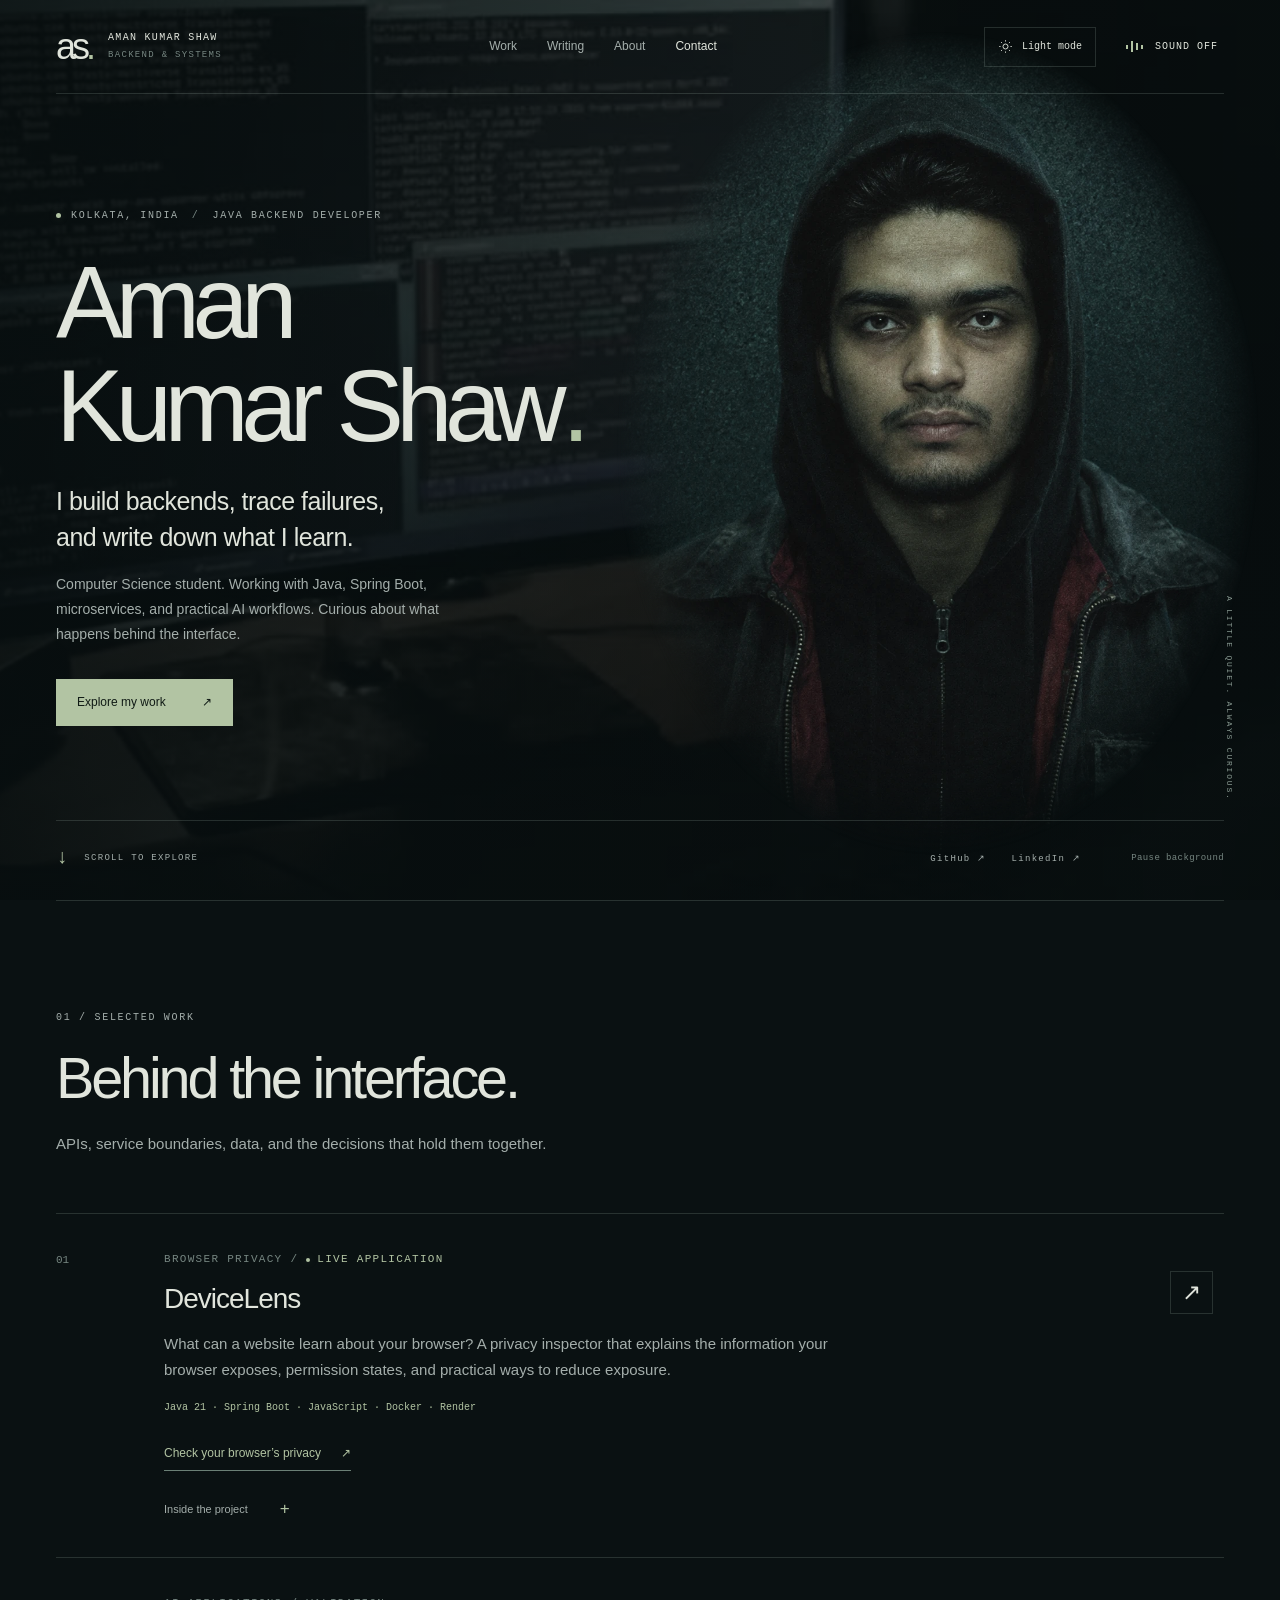
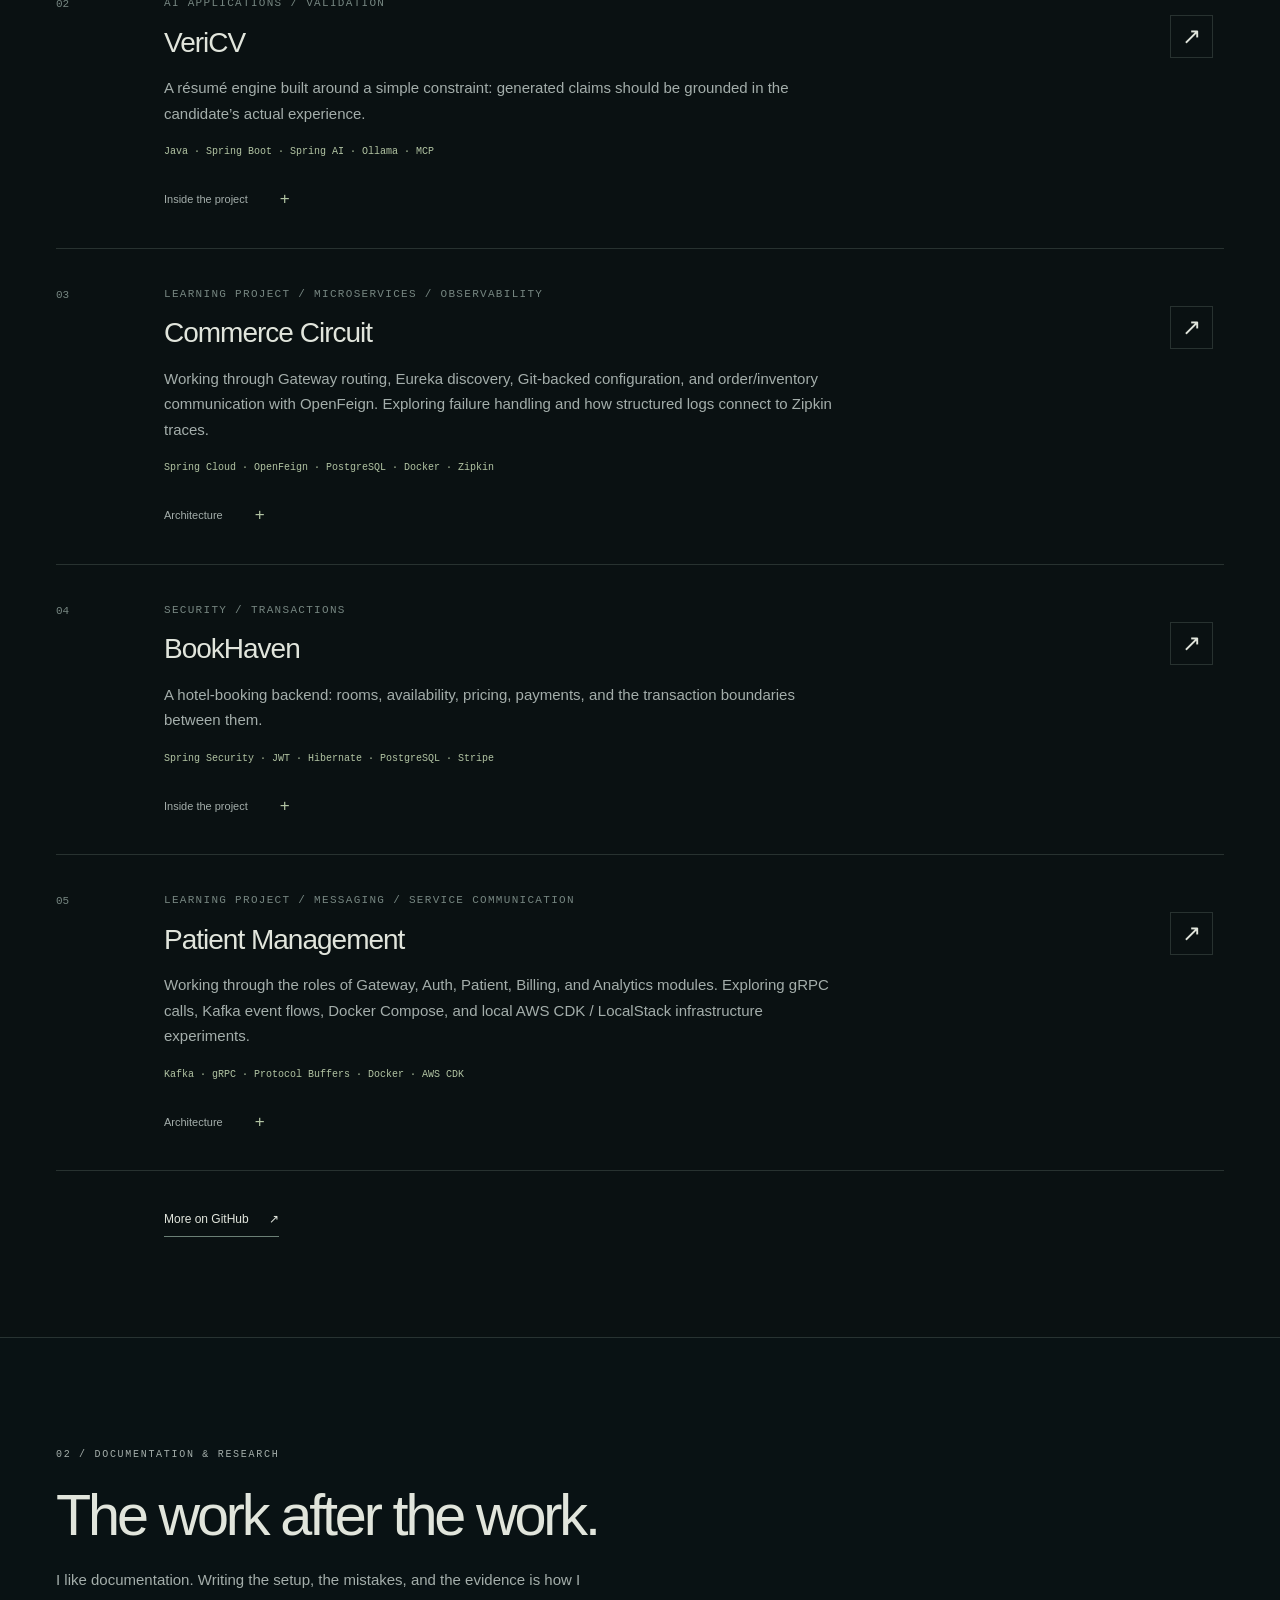
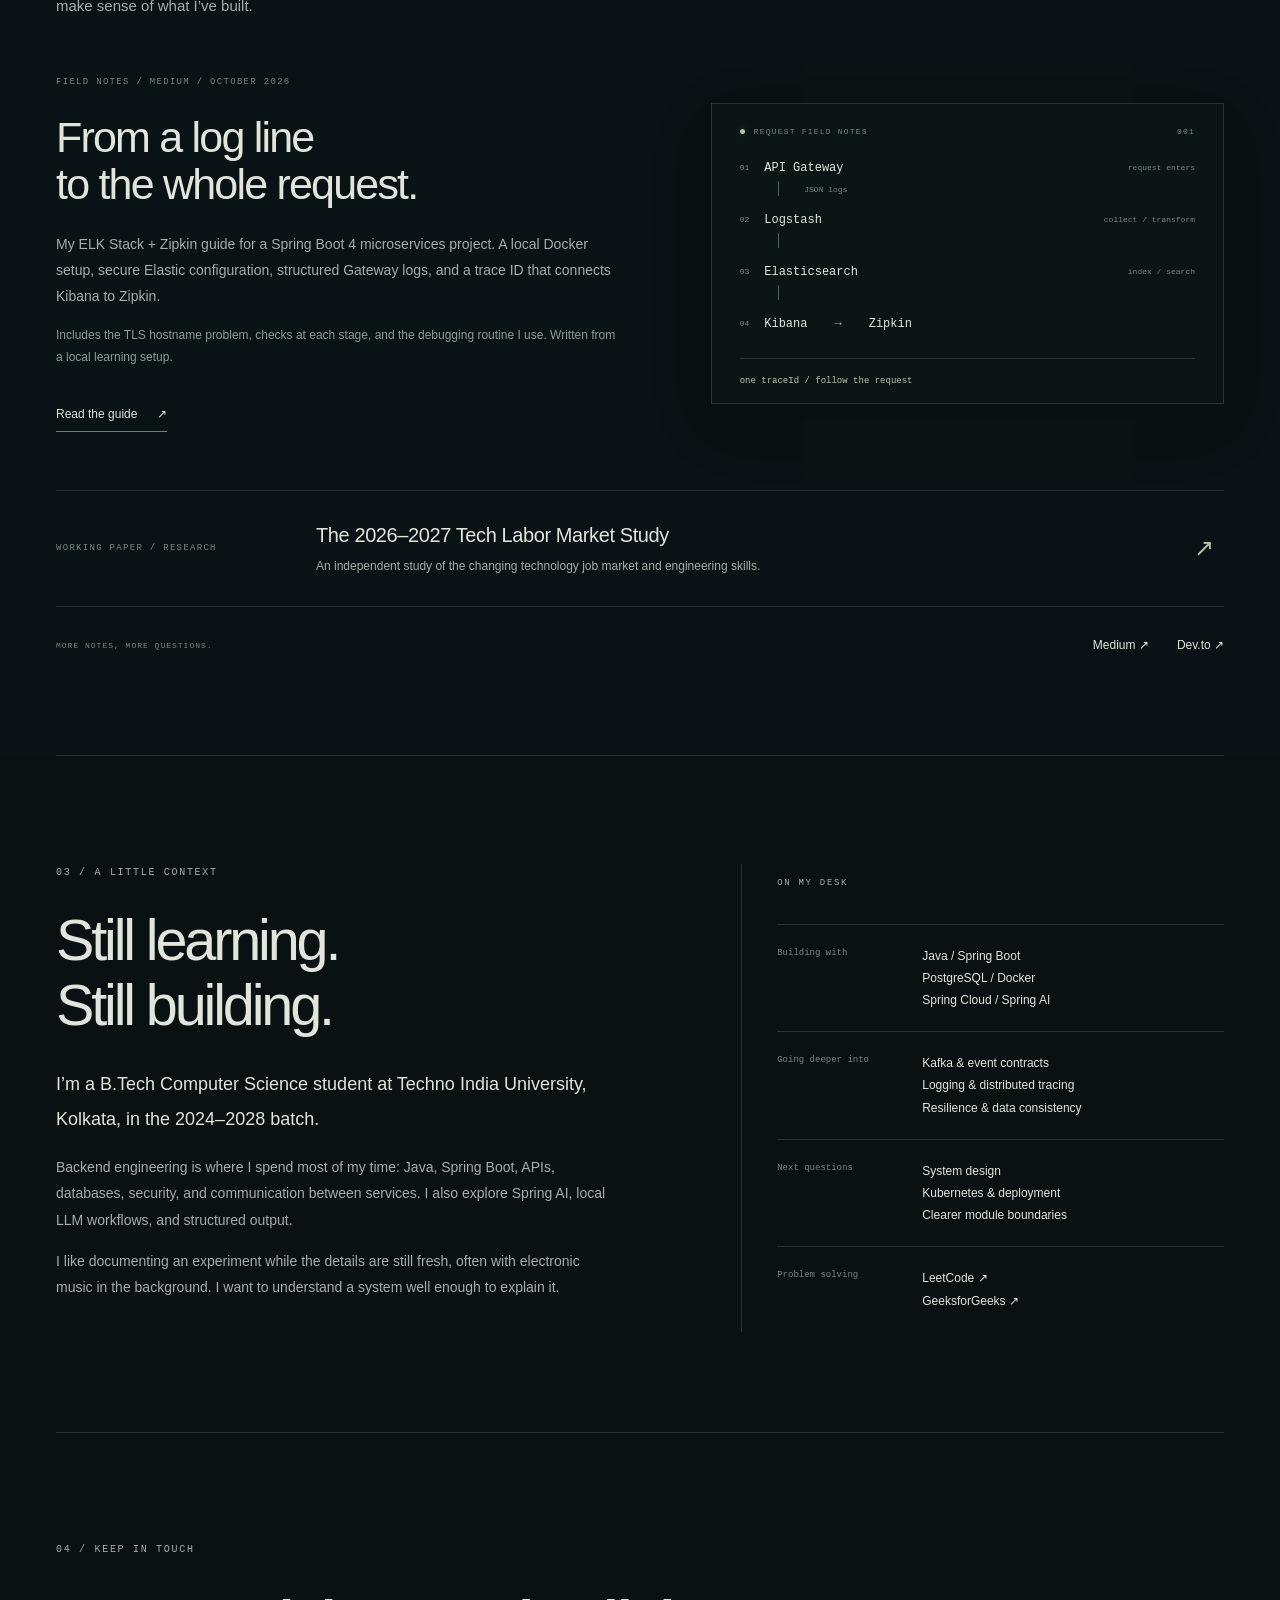
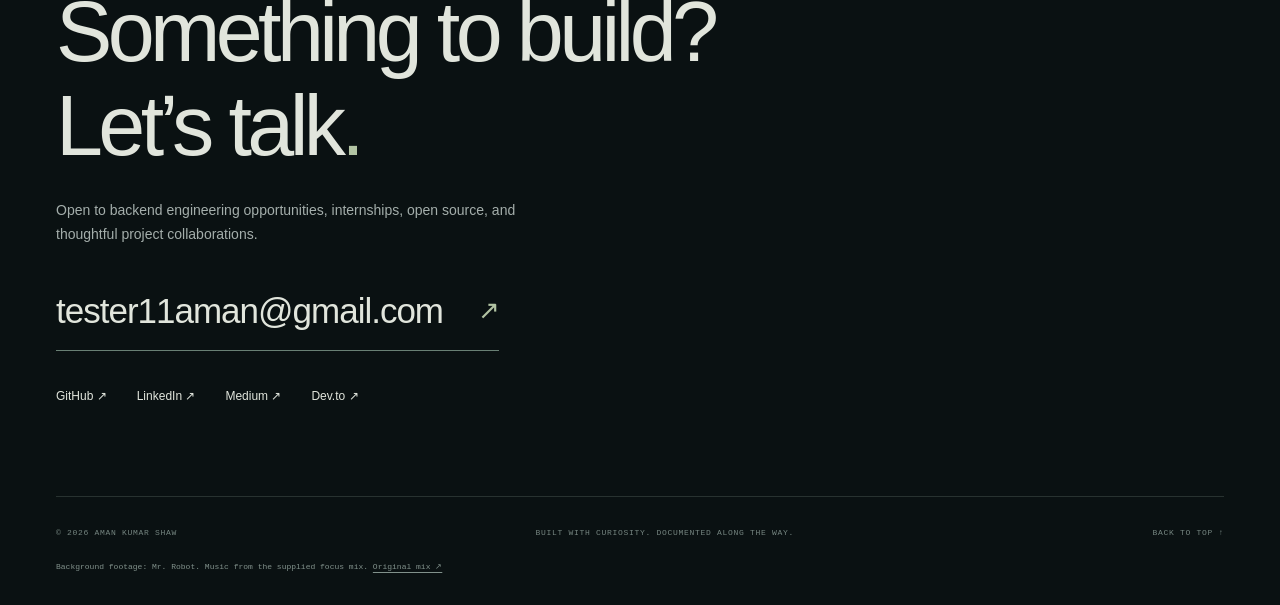
==== commit 10d1524a: "Replace public contact address and remove publicly hosted CV" ====
--- a/dark.html
+++ b/dark.html
@@ -29,7 +29,7 @@
         <h1 id="hero-title">Aman<br>Kumar Shaw<span class="title-dot">.</span></h1>
         <p class="hero-line">I build backends, trace failures,<br>and write down what I learn.</p>
         <p class="hero-intro">Computer Science student. Working with Java, Spring Boot, microservices, and practical AI workflows. Curious about what happens behind the interface.</p>
-        <div class="hero-actions"><a class="button primary" href="#projects">Explore my work <span aria-hidden="true">↗</span></a><a class="text-link" href="assets/Aman_Kumar_Shaw_CV.pdf" target="_blank" rel="noopener">Read my CV <span aria-hidden="true">↗</span></a></div>
+        <div class="hero-actions"><a class="button primary" href="#projects">Explore my work <span aria-hidden="true">↗</span></a></div>
       </div>
       <div class="portrait-scene"><img class="portrait" src="assets/dark/aman-portrait.webp" alt="Portrait of Aman Kumar Shaw in a dark hooded jacket" width="1108" height="1420" fetchpriority="high"><span class="portrait-caption">A LITTLE QUIET. ALWAYS CURIOUS.</span></div>
       <div class="hero-bottom"><a href="#projects"><span class="down-arrow" aria-hidden="true">↓</span> SCROLL TO EXPLORE</a><div class="hero-platforms"><a href="https://github.com/JardaniJovonovich6" target="_blank" rel="noopener">GitHub ↗</a><a href="https://www.linkedin.com/in/aman-kumar-shaw-260a332b8" target="_blank" rel="noopener">LinkedIn ↗</a></div><button id="motion-toggle" type="button" aria-pressed="false">Pause background</button></div>
@@ -55,9 +55,9 @@
       <div class="writing-links"><span>MORE NOTES, MORE QUESTIONS.</span><a href="https://medium.com/@ashaw8176" target="_blank" rel="noopener">Medium ↗</a><a href="https://dev.to/wesker_programming_vlogs" target="_blank" rel="noopener">Dev.to ↗</a></div>
     </div></section>
 
-    <section id="about" class="section wrap" aria-labelledby="about-title"><div class="about-grid"><div><p class="eyebrow">03 / A LITTLE CONTEXT</p><h2 id="about-title">Still learning.<br>Still building.</h2><p class="about-lead">I’m a B.Tech Computer Science student at Techno India University, Kolkata, in the 2024–2028 batch.</p><p>Backend engineering is where I spend most of my time: Java, Spring Boot, APIs, databases, security, and communication between services. I also explore Spring AI, local LLM workflows, and structured output.</p><p>I like documenting an experiment while the details are still fresh, often with electronic music in the background. I want to understand a system well enough to explain it.</p><a class="text-link" href="assets/Aman_Kumar_Shaw_CV.pdf" target="_blank" rel="noopener">View my résumé <span aria-hidden="true">↗</span></a></div><div class="practice-note"><p class="eyebrow">ON MY DESK</p><dl><div><dt>Building with</dt><dd>Java / Spring Boot<br>PostgreSQL / Docker<br>Spring Cloud / Spring AI</dd></div><div><dt>Going deeper into</dt><dd>Kafka & event contracts<br>Logging & distributed tracing<br>Resilience & data consistency</dd></div><div><dt>Next questions</dt><dd>System design<br>Kubernetes & deployment<br>Clearer module boundaries</dd></div><div><dt>Problem solving</dt><dd><a href="https://leetcode.com/u/PerfectionistwithAman/" target="_blank" rel="noopener">LeetCode ↗</a><br><a href="https://www.geeksforgeeks.org/profile/user_xcbp1be55ec?tab=activity" target="_blank" rel="noopener">GeeksforGeeks ↗</a></dd></div></dl></div></div></section>
+    <section id="about" class="section wrap" aria-labelledby="about-title"><div class="about-grid"><div><p class="eyebrow">03 / A LITTLE CONTEXT</p><h2 id="about-title">Still learning.<br>Still building.</h2><p class="about-lead">I’m a B.Tech Computer Science student at Techno India University, Kolkata, in the 2024–2028 batch.</p><p>Backend engineering is where I spend most of my time: Java, Spring Boot, APIs, databases, security, and communication between services. I also explore Spring AI, local LLM workflows, and structured output.</p><p>I like documenting an experiment while the details are still fresh, often with electronic music in the background. I want to understand a system well enough to explain it.</p></div><div class="practice-note"><p class="eyebrow">ON MY DESK</p><dl><div><dt>Building with</dt><dd>Java / Spring Boot<br>PostgreSQL / Docker<br>Spring Cloud / Spring AI</dd></div><div><dt>Going deeper into</dt><dd>Kafka & event contracts<br>Logging & distributed tracing<br>Resilience & data consistency</dd></div><div><dt>Next questions</dt><dd>System design<br>Kubernetes & deployment<br>Clearer module boundaries</dd></div><div><dt>Problem solving</dt><dd><a href="https://leetcode.com/u/PerfectionistwithAman/" target="_blank" rel="noopener">LeetCode ↗</a><br><a href="https://www.geeksforgeeks.org/profile/user_xcbp1be55ec?tab=activity" target="_blank" rel="noopener">GeeksforGeeks ↗</a></dd></div></dl></div></div></section>
 
-    <section id="contact" class="section contact-section wrap" aria-labelledby="contact-title"><p class="eyebrow">04 / KEEP IN TOUCH</p><h2 id="contact-title">Something to build?<br>Let’s talk<span class="title-dot">.</span></h2><p>Open to backend engineering opportunities, internships, open source, and thoughtful project collaborations.</p><a class="contact-email" href="mailto:ashaw8176@gmail.com">ashaw8176@gmail.com <span aria-hidden="true">↗</span></a><div class="contact-links"><a href="https://github.com/JardaniJovonovich6" target="_blank" rel="noopener">GitHub ↗</a><a href="https://www.linkedin.com/in/aman-kumar-shaw-260a332b8" target="_blank" rel="noopener">LinkedIn ↗</a><a href="https://medium.com/@ashaw8176" target="_blank" rel="noopener">Medium ↗</a><a href="https://dev.to/wesker_programming_vlogs" target="_blank" rel="noopener">Dev.to ↗</a><a href="assets/Aman_Kumar_Shaw_CV.pdf" target="_blank" rel="noopener">CV ↗</a></div></section>
+    <section id="contact" class="section contact-section wrap" aria-labelledby="contact-title"><p class="eyebrow">04 / KEEP IN TOUCH</p><h2 id="contact-title">Something to build?<br>Let’s talk<span class="title-dot">.</span></h2><p>Open to backend engineering opportunities, internships, open source, and thoughtful project collaborations.</p><a class="contact-email" href="mailto:tester11aman@gmail.com">tester11aman@gmail.com <span aria-hidden="true">↗</span></a><div class="contact-links"><a href="https://github.com/JardaniJovonovich6" target="_blank" rel="noopener">GitHub ↗</a><a href="https://www.linkedin.com/in/aman-kumar-shaw-260a332b8" target="_blank" rel="noopener">LinkedIn ↗</a><a href="https://medium.com/@ashaw8176" target="_blank" rel="noopener">Medium ↗</a><a href="https://dev.to/wesker_programming_vlogs" target="_blank" rel="noopener">Dev.to ↗</a></div></section>
   </main>
   <footer class="wrap"><span>© <span id="year">2026</span> AMAN KUMAR SHAW</span><span>BUILT WITH CURIOSITY. DOCUMENTED ALONG THE WAY.</span><a href="#top">BACK TO TOP ↑</a><small>Background footage: Mr. Robot. Music from the supplied focus mix. <a href="https://www.youtube.com/watch?v=qYEKQWRFvK8" target="_blank" rel="noopener">Original mix ↗</a></small></footer>
   <aside class="sound-panel" id="sound-panel" aria-label="Background music" hidden><div class="player-heading"><span class="eyebrow">DEEP FOCUS / ELECTRONIC</span><button id="close-player" type="button" aria-label="Close music controls">×</button></div><div class="player-track"><span id="track-label">Track 6</span><span id="track-time">0:00 / 3:35</span></div><div class="player-controls"><button id="previous-track" type="button" aria-label="Previous track">←</button><button id="play-pause" type="button">Pause</button><button id="next-track" type="button" aria-label="Next track">→</button><label for="volume">Volume</label><input id="volume" type="range" min="0" max="1" step="0.01" value="0.05"></div><p>6 → 7 → 8 → 1 → 2 → 3 → 4 <span>/ REPEAT</span></p><p id="player-status" class="player-status" role="status" aria-live="polite"></p></aside>
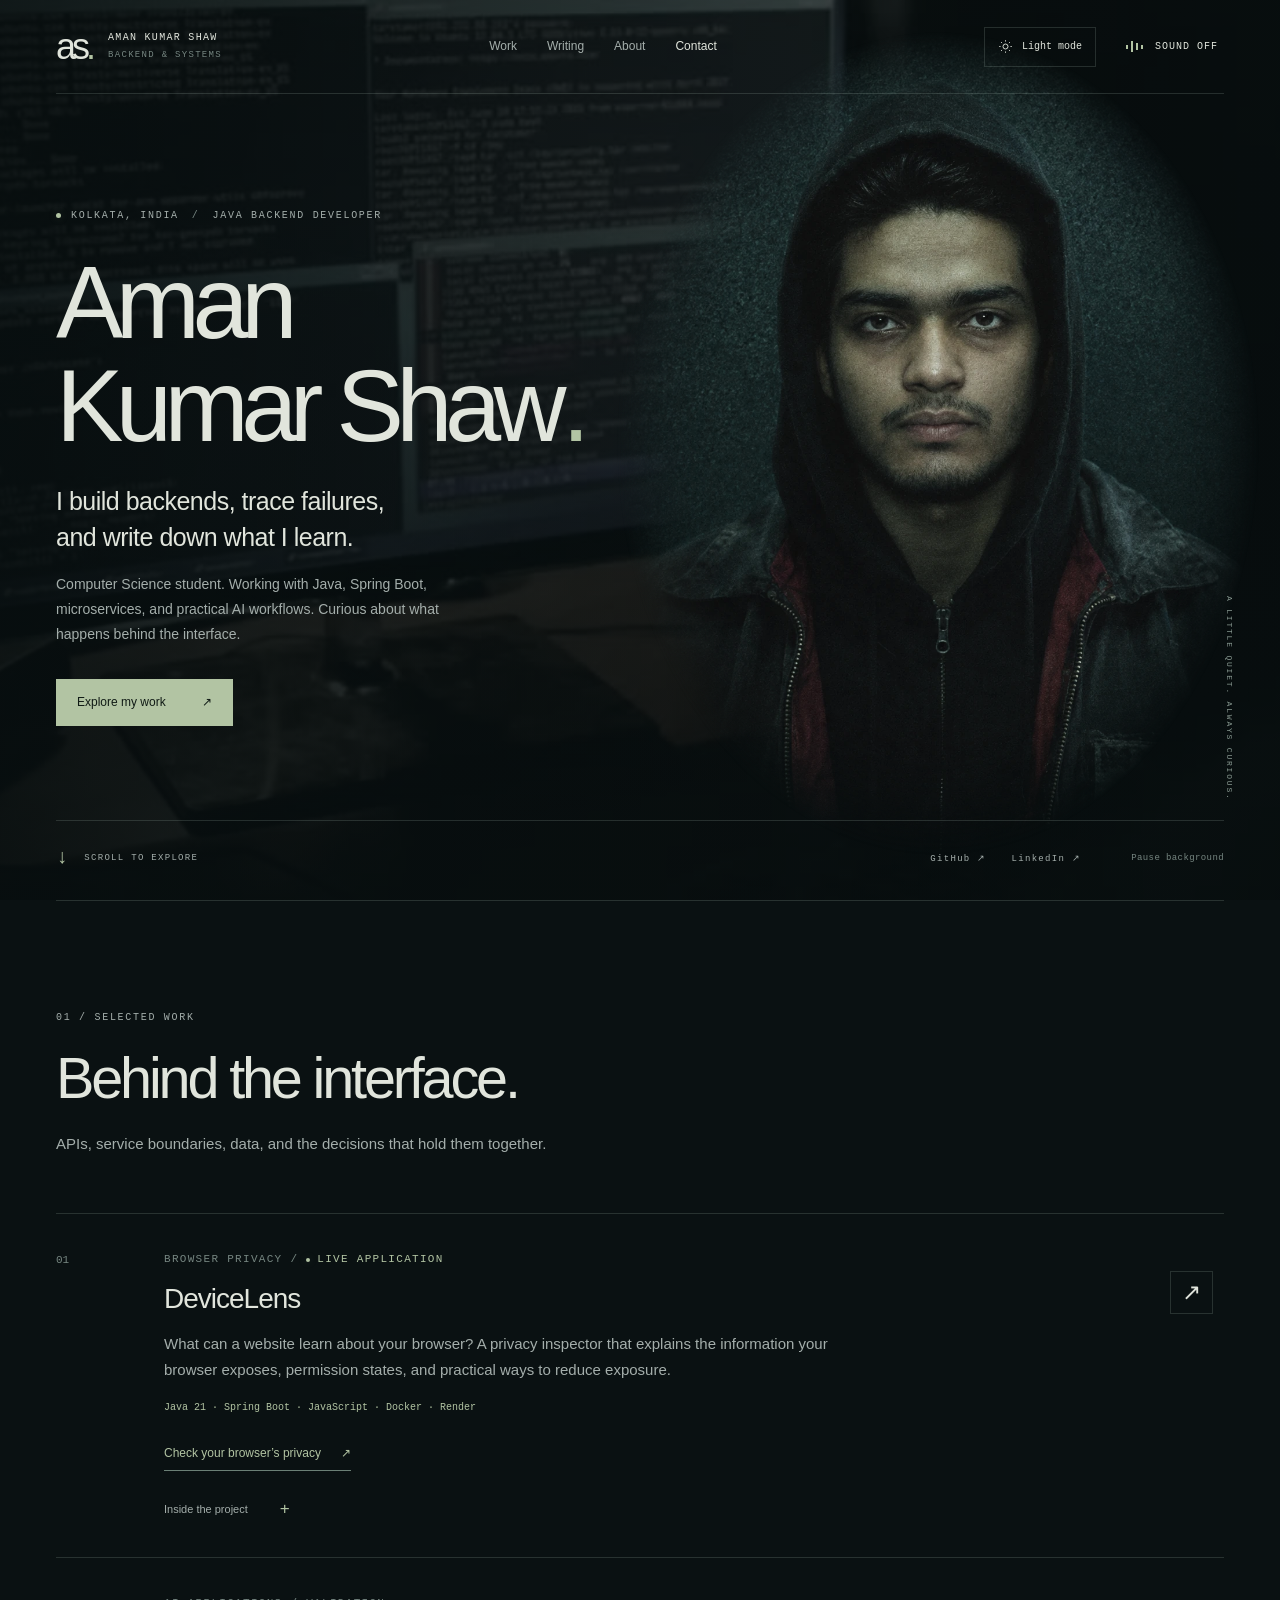
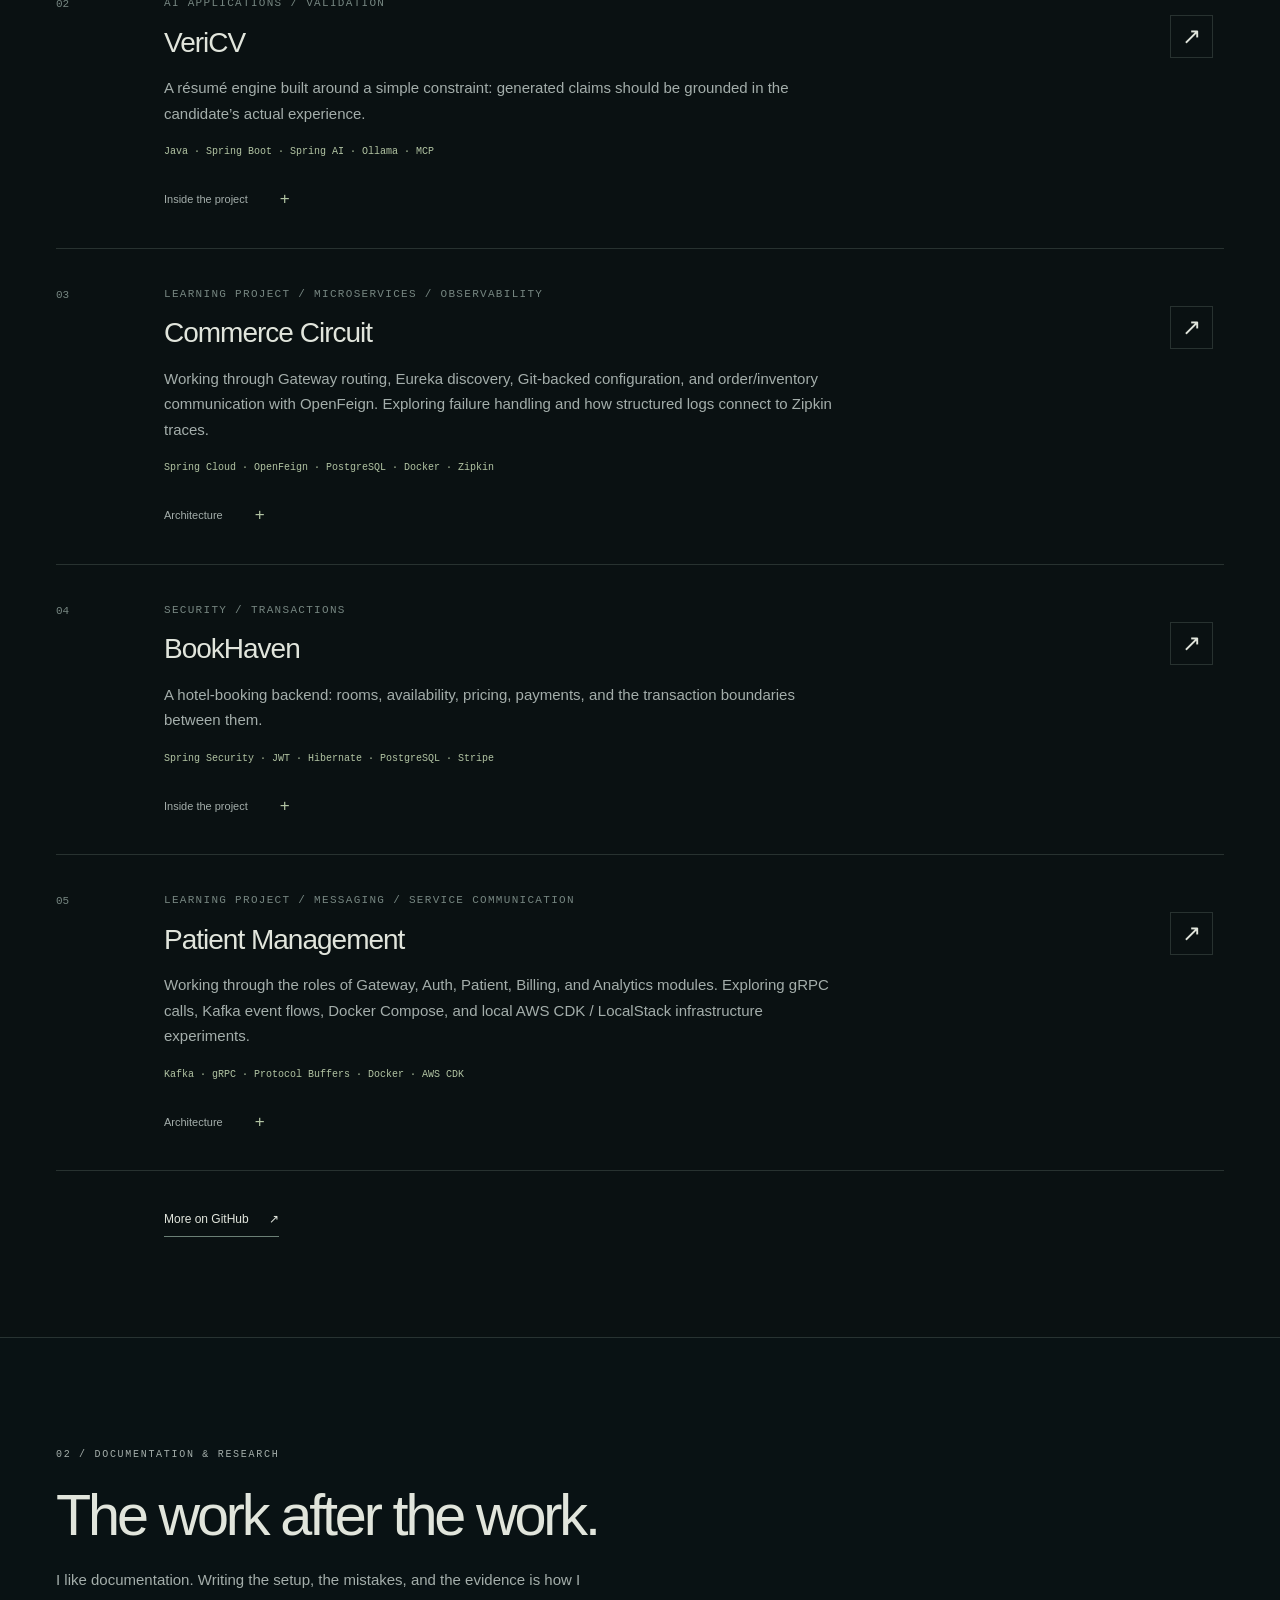
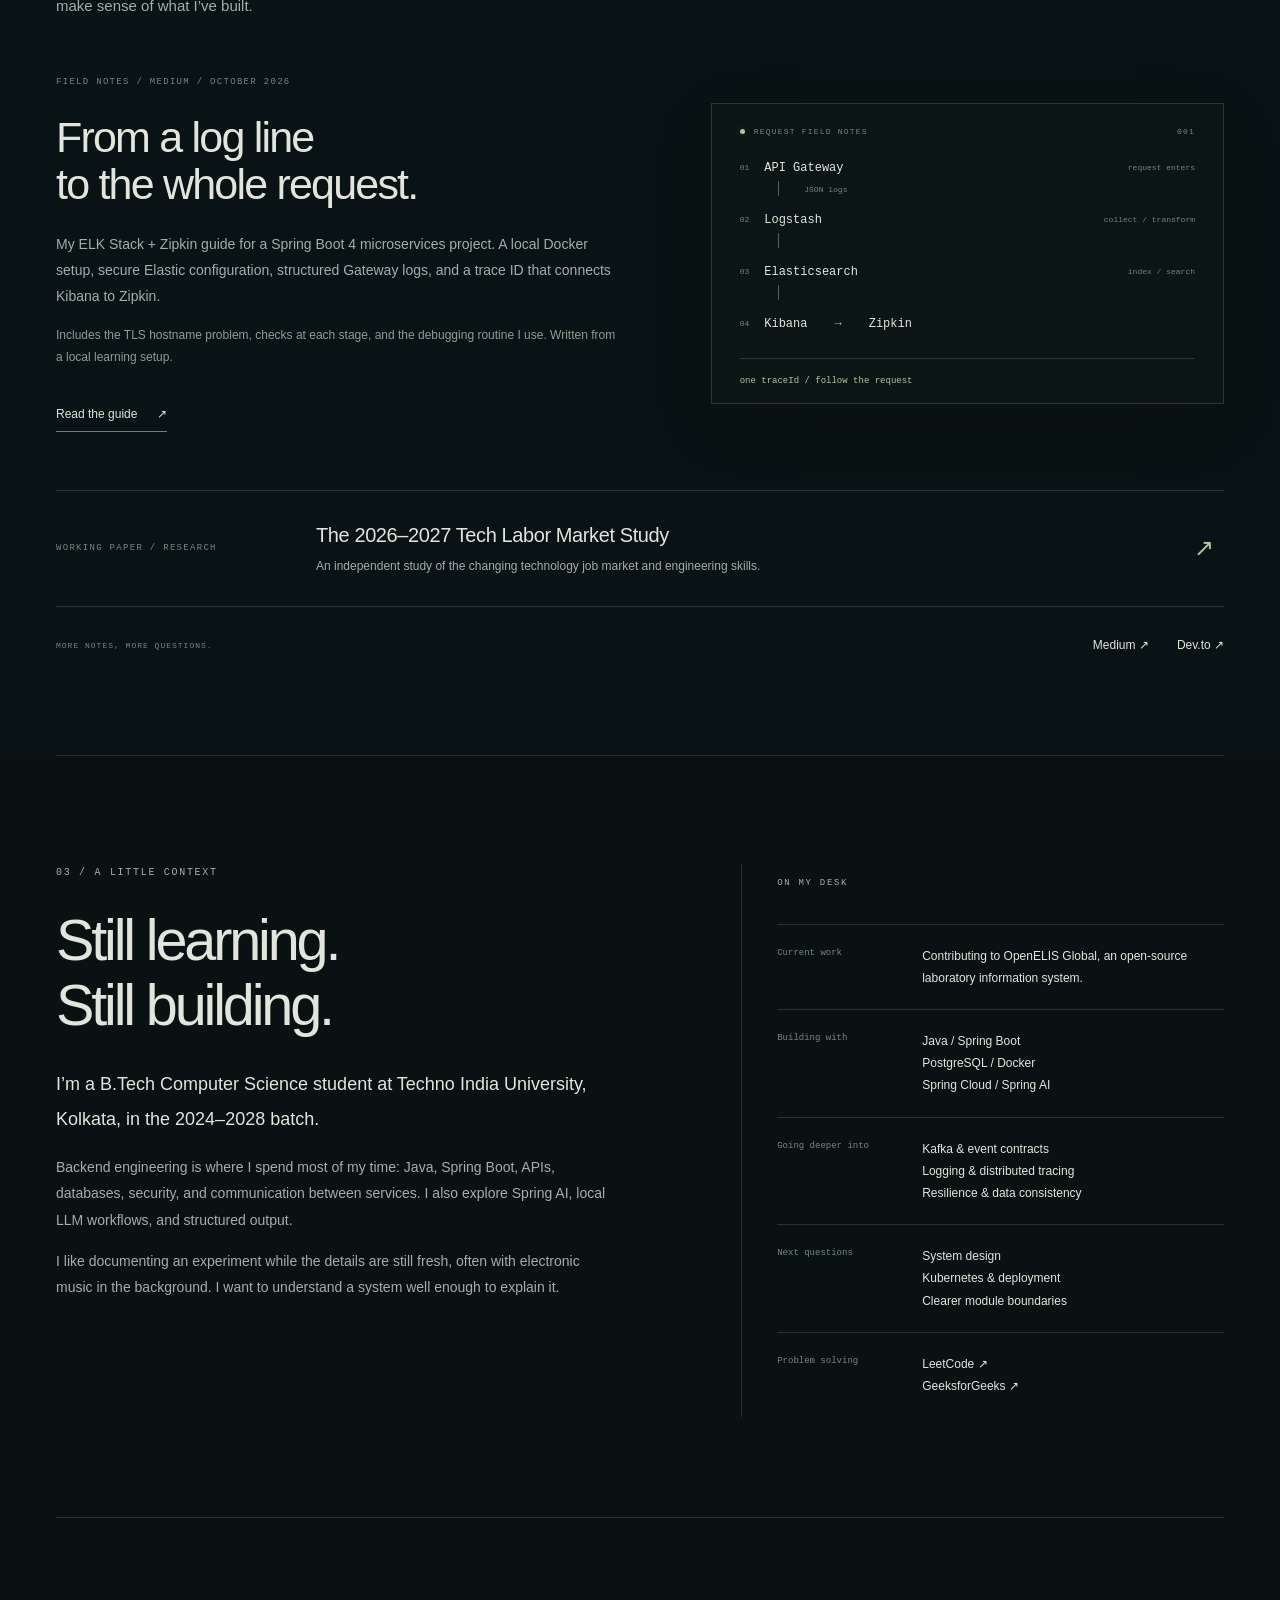
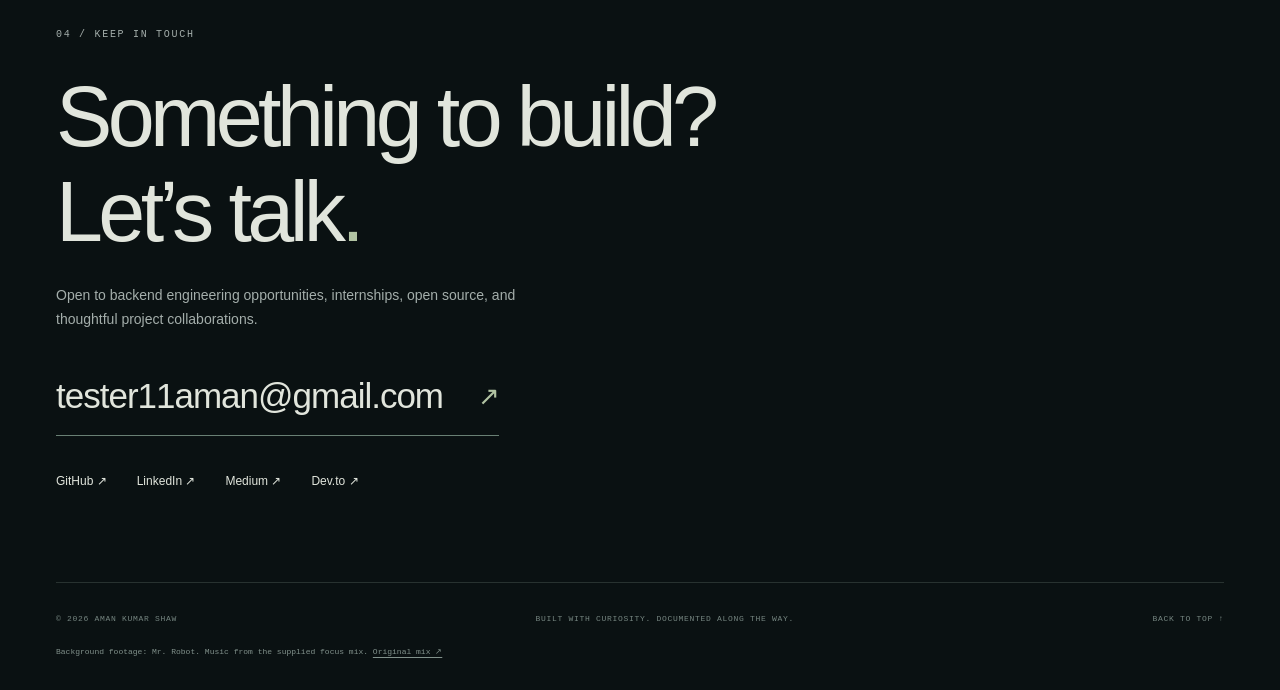
==== commit 3a5050e0: "Add OpenELIS contribution to both portfolio modes" ====
--- a/dark.html
+++ b/dark.html
@@ -55,7 +55,7 @@
       <div class="writing-links"><span>MORE NOTES, MORE QUESTIONS.</span><a href="https://medium.com/@ashaw8176" target="_blank" rel="noopener">Medium ↗</a><a href="https://dev.to/wesker_programming_vlogs" target="_blank" rel="noopener">Dev.to ↗</a></div>
     </div></section>
 
-    <section id="about" class="section wrap" aria-labelledby="about-title"><div class="about-grid"><div><p class="eyebrow">03 / A LITTLE CONTEXT</p><h2 id="about-title">Still learning.<br>Still building.</h2><p class="about-lead">I’m a B.Tech Computer Science student at Techno India University, Kolkata, in the 2024–2028 batch.</p><p>Backend engineering is where I spend most of my time: Java, Spring Boot, APIs, databases, security, and communication between services. I also explore Spring AI, local LLM workflows, and structured output.</p><p>I like documenting an experiment while the details are still fresh, often with electronic music in the background. I want to understand a system well enough to explain it.</p></div><div class="practice-note"><p class="eyebrow">ON MY DESK</p><dl><div><dt>Building with</dt><dd>Java / Spring Boot<br>PostgreSQL / Docker<br>Spring Cloud / Spring AI</dd></div><div><dt>Going deeper into</dt><dd>Kafka & event contracts<br>Logging & distributed tracing<br>Resilience & data consistency</dd></div><div><dt>Next questions</dt><dd>System design<br>Kubernetes & deployment<br>Clearer module boundaries</dd></div><div><dt>Problem solving</dt><dd><a href="https://leetcode.com/u/PerfectionistwithAman/" target="_blank" rel="noopener">LeetCode ↗</a><br><a href="https://www.geeksforgeeks.org/profile/user_xcbp1be55ec?tab=activity" target="_blank" rel="noopener">GeeksforGeeks ↗</a></dd></div></dl></div></div></section>
+    <section id="about" class="section wrap" aria-labelledby="about-title"><div class="about-grid"><div><p class="eyebrow">03 / A LITTLE CONTEXT</p><h2 id="about-title">Still learning.<br>Still building.</h2><p class="about-lead">I’m a B.Tech Computer Science student at Techno India University, Kolkata, in the 2024–2028 batch.</p><p>Backend engineering is where I spend most of my time: Java, Spring Boot, APIs, databases, security, and communication between services. I also explore Spring AI, local LLM workflows, and structured output.</p><p>I like documenting an experiment while the details are still fresh, often with electronic music in the background. I want to understand a system well enough to explain it.</p></div><div class="practice-note"><p class="eyebrow">ON MY DESK</p><dl><div><dt>Current work</dt><dd>Contributing to <a href="https://openelis-global.org/">OpenELIS Global</a>, an open-source laboratory information system.</dd></div><div><dt>Building with</dt><dd>Java / Spring Boot<br>PostgreSQL / Docker<br>Spring Cloud / Spring AI</dd></div><div><dt>Going deeper into</dt><dd>Kafka & event contracts<br>Logging & distributed tracing<br>Resilience & data consistency</dd></div><div><dt>Next questions</dt><dd>System design<br>Kubernetes & deployment<br>Clearer module boundaries</dd></div><div><dt>Problem solving</dt><dd><a href="https://leetcode.com/u/PerfectionistwithAman/" target="_blank" rel="noopener">LeetCode ↗</a><br><a href="https://www.geeksforgeeks.org/profile/user_xcbp1be55ec?tab=activity" target="_blank" rel="noopener">GeeksforGeeks ↗</a></dd></div></dl></div></div></section>
 
     <section id="contact" class="section contact-section wrap" aria-labelledby="contact-title"><p class="eyebrow">04 / KEEP IN TOUCH</p><h2 id="contact-title">Something to build?<br>Let’s talk<span class="title-dot">.</span></h2><p>Open to backend engineering opportunities, internships, open source, and thoughtful project collaborations.</p><a class="contact-email" href="mailto:tester11aman@gmail.com">tester11aman@gmail.com <span aria-hidden="true">↗</span></a><div class="contact-links"><a href="https://github.com/JardaniJovonovich6" target="_blank" rel="noopener">GitHub ↗</a><a href="https://www.linkedin.com/in/aman-kumar-shaw-260a332b8" target="_blank" rel="noopener">LinkedIn ↗</a><a href="https://medium.com/@ashaw8176" target="_blank" rel="noopener">Medium ↗</a><a href="https://dev.to/wesker_programming_vlogs" target="_blank" rel="noopener">Dev.to ↗</a></div></section>
   </main>
